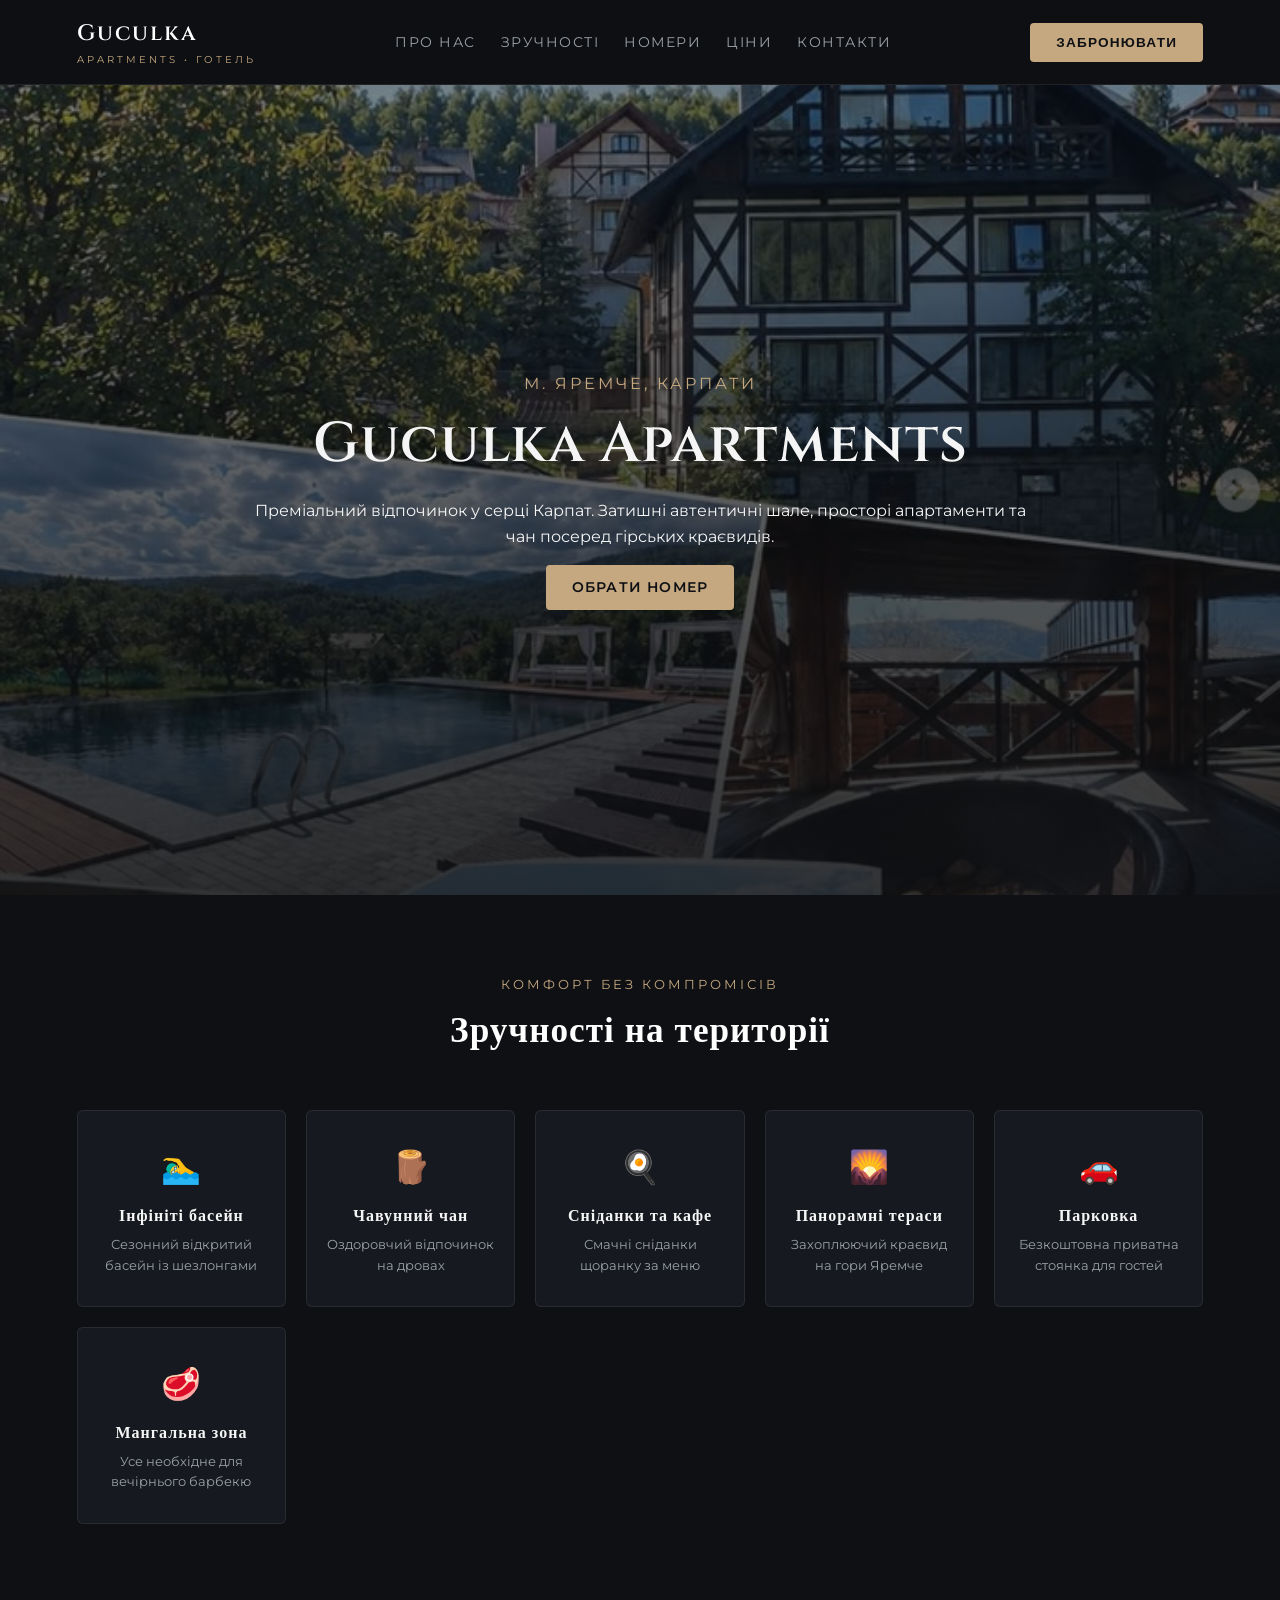
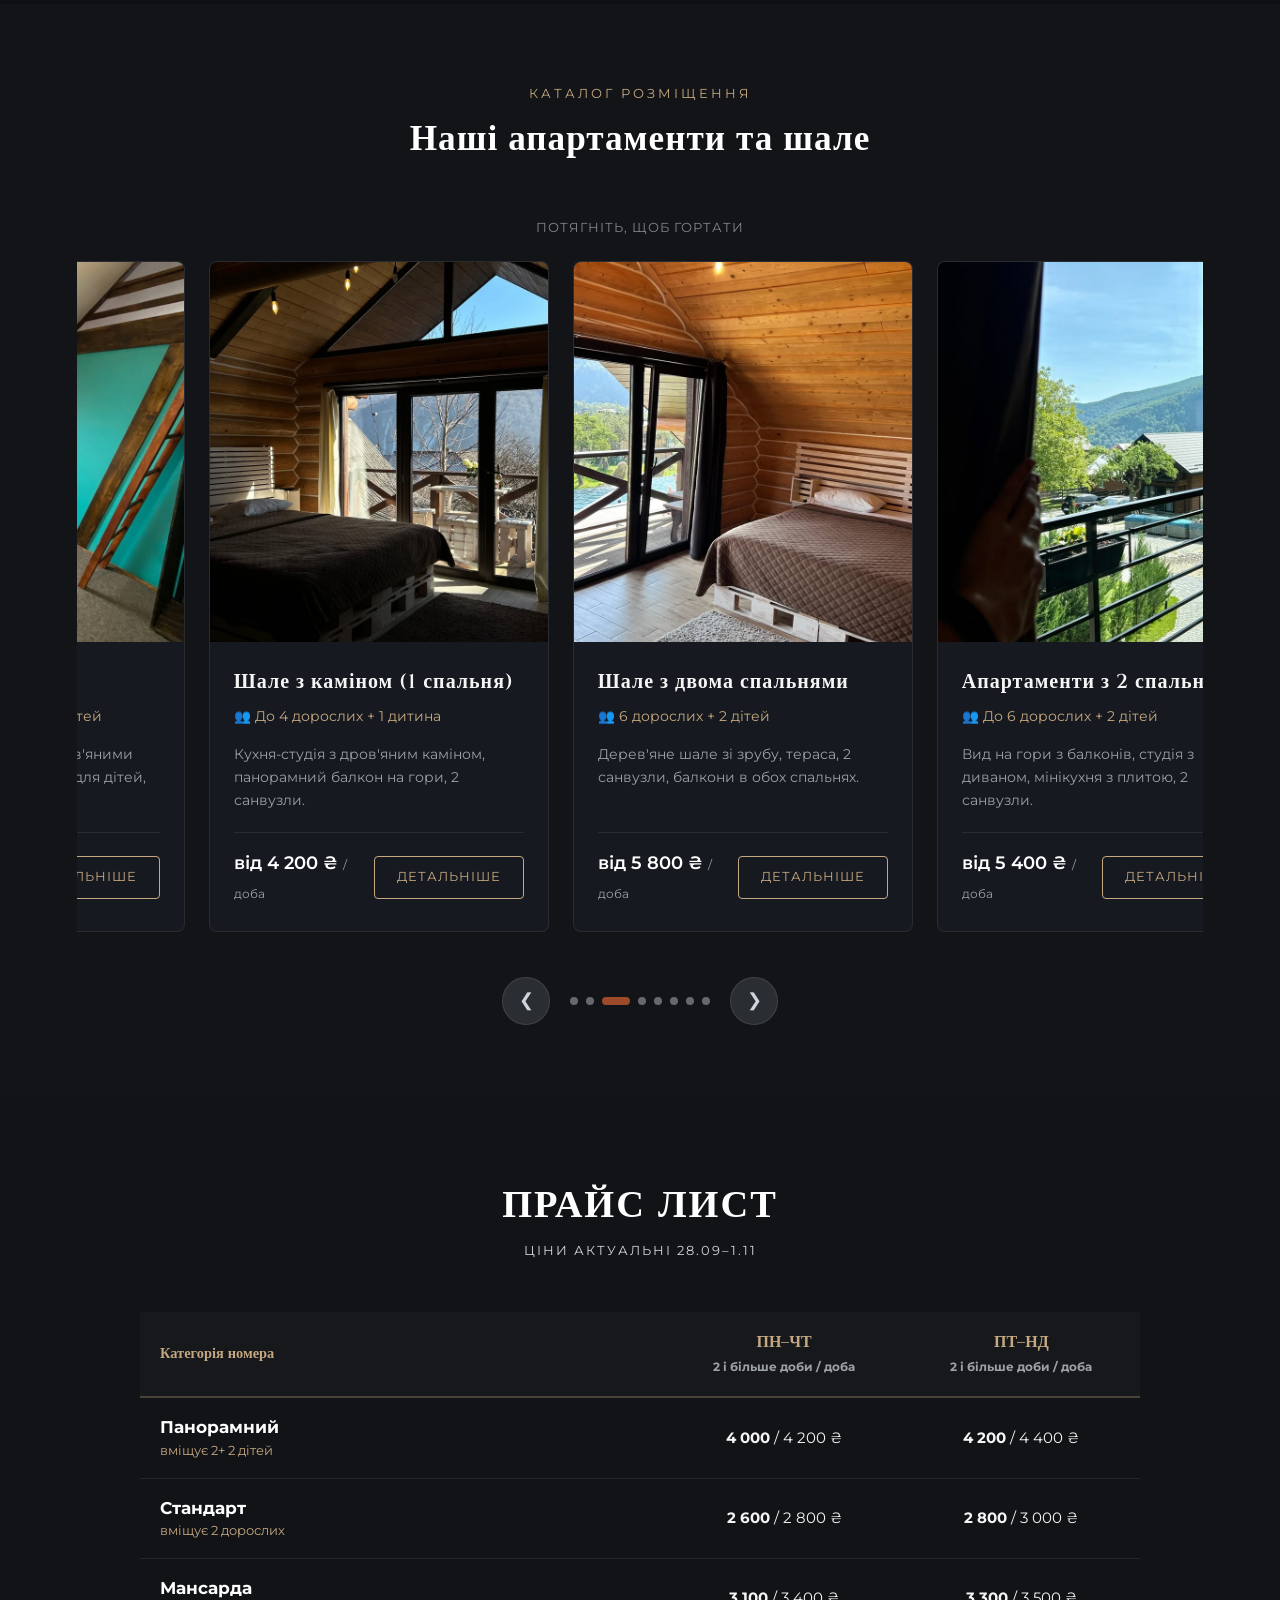
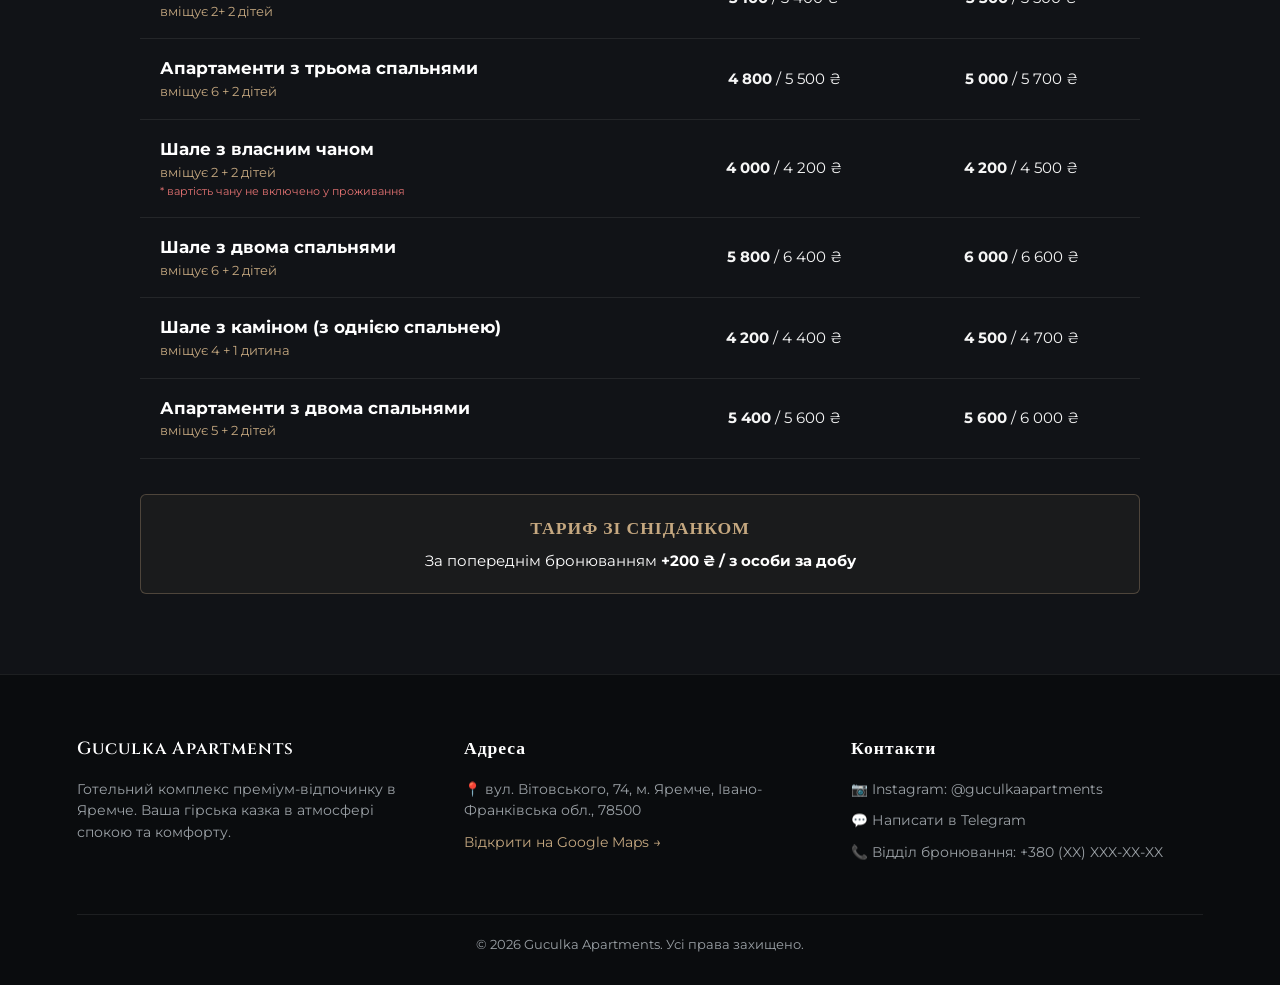
==== index.html @ dbb5882b "Add files via upload" ====
<!DOCTYPE html>
<html lang="uk">
<head>
  <meta charset="UTF-8">
  <meta name="viewport" content="width=device-width, initial-scale=1.0">
  <title>Guculka Apartments | Готель у Яремче</title>
  <link rel="preconnect" href="https://fonts.googleapis.com">
  <link rel="preconnect" href="https://fonts.gstatic.com" crossorigin>
  <link href="https://fonts.googleapis.com/css2?family=Cinzel:wght@500;600;700&family=Montserrat:wght@300;400;500;600&display=swap" rel="stylesheet">
  <link rel="stylesheet" href="css/style.css">
</head>
<body>

  <header>
    <div class="logo">
      <span class="logo-title font-serif">Guculka</span>
      <span class="logo-sub">Apartments • Готель</span>
    </div>
    <nav>
      <ul>
        <li><a href="#about">Про нас</a></li>
        <li><a href="#amenities">Зручності</a></li>
        <li><a href="#rooms">Номери</a></li>
        <li><a href="#pricing">Ціни</a></li>
        <li><a href="#contacts">Контакти</a></li>
      </ul>
    </nav>
    <button class="btn-gold" onclick="openBookingModal()">Забронювати</button>
  </header>

  <section class="hero" id="about" style="background: linear-gradient(rgba(14, 16, 19, 0.5), rgba(14, 16, 19, 0.85)), url('img/guculka.png') center/cover no-repeat;">
    <div class="hero-content">
      <p style="color: var(--accent-gold); letter-spacing: 3px; text-transform: uppercase;">м. Яремче, Карпати</p>
      <h1 class="font-serif">Guculka Apartments</h1>
      <p>Преміальний відпочинок у серці Карпат. Затишні автентичні шале, просторі апартаменти та чан посеред гірських краєвидів.</p>
      <a href="#rooms" class="btn-gold" style="margin-top: 15px;">Обрати номер</a>
    </div>
  </section>

  <section class="section" id="amenities">
    <div class="section-title">
      <p>Комфорт без компромісів</p>
      <h2>Зручності на території</h2>
    </div>
    <div class="amenities-grid">
      <div class="amenity-card">
        <div class="amenity-icon">🏊‍♂️</div>
        <h4>Інфініті басейн</h4>
        <p style="font-size:0.8rem; color:var(--text-muted); margin-top:5px;">Сезонний відкритий басейн із шезлонгами</p>
      </div>
      <div class="amenity-card">
        <div class="amenity-icon">🪵</div>
        <h4>Чавунний чан</h4>
        <p style="font-size:0.8rem; color:var(--text-muted); margin-top:5px;">Оздоровчий відпочинок на дровах</p>
      </div>
      <div class="amenity-card">
        <div class="amenity-icon">🍳</div>
        <h4>Сніданки та кафе</h4>
        <p style="font-size:0.8rem; color:var(--text-muted); margin-top:5px;">Смачні сніданки щоранку за меню</p>
      </div>
      <div class="amenity-card">
        <div class="amenity-icon">🌄</div>
        <h4>Панорамні тераси</h4>
        <p style="font-size:0.8rem; color:var(--text-muted); margin-top:5px;">Захоплюючий краєвид на гори Яремче</p>
      </div>
      <div class="amenity-card">
        <div class="amenity-icon">🚗</div>
        <h4>Парковка</h4>
        <p style="font-size:0.8rem; color:var(--text-muted); margin-top:5px;">Безкоштовна приватна стоянка для гостей</p>
      </div>
      <div class="amenity-card">
        <div class="amenity-icon">🥩</div>
        <h4>Мангальна зона</h4>
        <p style="font-size:0.8rem; color:var(--text-muted); margin-top:5px;">Усе необхідне для вечірнього барбекю</p>
      </div>
    </div>
  </section>

  <!-- Каталог номерів у вигляді слайдера -->
  <!-- Каталог номерів (тільки горизонтальний слайдер) -->
  <section class="section" id="rooms" style="background: var(--bg-alt); padding-bottom: 70px;">
    <div class="section-title">
      <p>Каталог розміщення</p>
      <h2>Наші апартаменти та шале</h2>
    </div>

    <div class="slider-hint">ПОТЯГНІТЬ, ЩОБ ГОРТАТИ</div>

    <div class="rooms-slider-container">
      <div class="rooms-track" id="roomsTrack">

        <!-- 1. Стандарт -->
        <div class="room-card">
          <img src="img/standar.jpg" alt="Номер Стандарт">
          <div class="room-card-body">
            <h3>Номер «Стандарт»</h3>
            <div class="room-capacity">👥 Вміщує: 2 дорослих</div>
            <p class="room-desc">Затишний світлий номер, санвузол, Smart TV, холодильник, чайник, Wi-Fi.</p>
            <div class="room-card-footer">
              <div class="price-tag">від 2 600 ₴ <span>/ доба</span></div>
              <a href="standart.html" class="btn-outline">Детальніше</a>
            </div>
          </div>
        </div>

        <!-- 2. Мансарда -->
        <div class="room-card">
          <img src="img/man.jpg" alt="Номер Мансарда">
          <div class="room-card-body">
            <h3>Номер «Мансарда»</h3>
            <div class="room-capacity">👥 Вміщує: 2 дорослих + 2 дітей</div>
            <p class="room-desc">Дворівневий номер з дерев'яними балками, спальним ярусом для дітей, Wi-Fi.</p>
            <div class="room-card-footer">
              <div class="price-tag">від 3 100 ₴ <span>/ доба</span></div>
              <a href="mansarda.html" class="btn-outline">Детальніше</a>
            </div>
          </div>
        </div>

        <!-- 3. Шале з каміном -->
        <div class="room-card">
          <img src="img/shale.jpg" alt="Шале з однією спальнею">
          <div class="room-card-body">
            <h3>Шале з каміном (1 спальня)</h3>
            <div class="room-capacity">👥 До 4 дорослих + 1 дитина</div>
            <p class="room-desc">Кухня-студія з дров'яним каміном, панорамний балкон на гори, 2 санвузли.</p>
            <div class="room-card-footer">
              <div class="price-tag">від 4 200 ₴ <span>/ доба</span></div>
              <a href="shale-1spal.html" class="btn-outline">Детальніше</a>
            </div>
          </div>
        </div>

        <!-- 4. Шале з 2 спальнями -->
        <div class="room-card">
          <img src="img/2shale.jpg" alt="Шале з двома спальнями">
          <div class="room-card-body">
            <h3>Шале з двома спальнями</h3>
            <div class="room-capacity">👥 6 дорослих + 2 дітей</div>
            <p class="room-desc">Дерев'яне шале зі зрубу, тераса, 2 санвузли, балкони в обох спальнях.</p>
            <div class="room-card-footer">
              <div class="price-tag">від 5 800 ₴ <span>/ доба</span></div>
              <a href="shale-2spal.html" class="btn-outline">Детальніше</a>
            </div>
          </div>
        </div>

        <!-- 5. Апартаменти з 2 спальнями -->
        <div class="room-card">
          <img src="img/2spal.jpg" alt="Апартаменти з двома спальнями">
          <div class="room-card-body">
            <h3>Апартаменти з 2 спальнями</h3>
            <div class="room-capacity">👥 До 6 дорослих + 2 дітей</div>
            <p class="room-desc">Вид на гори з балконів, студія з диваном, мінікухня з плитою, 2 санвузли.</p>
            <div class="room-card-footer">
              <div class="price-tag">від 5 400 ₴ <span>/ доба</span></div>
              <a href="apart-2spal.html" class="btn-outline">Детальніше</a>
            </div>
          </div>
        </div>

        <!-- 6. Апартаменти з 3 спальнями -->
        <div class="room-card">
          <img src="img/3spal.jpg" alt="Апартаменти з трьома спальнями">
          <div class="room-card-body">
            <h3>Апартаменти з 3 спальнями</h3>
            <div class="room-capacity">👥 6 дорослих + 2 дітей</div>
            <p class="room-desc">Простора кухня, панорамна вітальня, 3 великі спальні з двоспальними ліжками.</p>
            <div class="room-card-footer">
              <div class="price-tag">від 4 800 ₴ <span>/ доба</span></div>
              <a href="apart-3spal.html" class="btn-outline">Детальніше</a>
            </div>
          </div>
        </div>

        <!-- 7. Шале з чаном -->
        <div class="room-card">
          <img src="img/chan.jpg" alt="Шале з власним чаном">
          <div class="room-card-body">
            <h3>Шале з власним чаном</h3>
            <div class="room-capacity">👥 2 дорослих + 2 дітей</div>
            <p class="room-desc">Власний чан на терасі з панорамою Карпат, мінікухня, санвузол.</p>
            <div class="room-card-footer">
              <div class="price-tag">від 4 000 ₴ <span>/ доба</span></div>
              <a href="shale-chan.html" class="btn-outline">Детальніше</a>
            </div>
          </div>
        </div>

        <!-- 8. Панорамні апартаменти -->
        <div class="room-card">
          <img src="img/panoram.jpg" alt="Панорамні апартаменти">
          <div class="room-card-body">
            <h3>Панорамні апартаменти</h3>
            <div class="room-capacity">👥 2 дорослих + 2 дітей</div>
            <p class="room-desc">Панорамні вікна з краєвидом на гори Яремче, зона відпочинку, Smart TV.</p>
            <div class="room-card-footer">
              <div class="price-tag">від 4 000 ₴ <span>/ доба</span></div>
              <a href="panoramny.html" class="btn-outline">Детальніше</a>
            </div>
          </div>
        </div>

      </div>

      <!-- Кнопки керування та індикатори під слайдером -->
      <div class="slider-controls">
        <button class="slider-btn" onclick="slideRooms(-1)" aria-label="Назад">&#10094;</button>
        <div class="slider-dots" id="sliderDots"></div>
        <button class="slider-btn" onclick="slideRooms(1)" aria-label="Вперед">&#10095;</button>
      </div>
    </div>
  </section>
  <!-- Прайс-лист -->
  <section class="section pricing-section" id="pricing" style="background: #111317;">
    <div class="section-title">
      <h2 style="font-size: 2.4rem; letter-spacing: 2px;">ПРАЙС ЛИСТ</h2>
      <p style="color: #d1d5db; letter-spacing: 2px; margin-top: 5px;">ЦІНИ АКТУАЛЬНІ 28.09–1.11</p>
    </div>

    <div class="table-responsive" style="max-width: 1000px; margin: 0 auto;">
      <table class="custom-table" style="text-align: center;">
        <thead>
          <tr style="border-bottom: 2px solid var(--border-gold);">
            <th style="text-align: left; padding: 18px 20px;">Категорія номера</th>
            <th style="padding: 18px 15px;">
              <span style="display:block; font-size: 1rem; color: var(--accent-gold);">ПН–ЧТ</span>
              <span style="font-size: 0.75rem; color: var(--text-muted); font-family: 'Montserrat', sans-serif;">2 і більше доби / доба</span>
            </th>
            <th style="padding: 18px 15px;">
              <span style="display:block; font-size: 1rem; color: var(--accent-gold);">ПТ–НД</span>
              <span style="font-size: 0.75rem; color: var(--text-muted); font-family: 'Montserrat', sans-serif;">2 і більше доби / доба</span>
            </th>
          </tr>
        </thead>
        <tbody style="font-size: 0.95rem;">
          <tr>
            <td style="text-align: left;">
              <strong style="color: #fff; font-size: 1.05rem;">Панорамний</strong>
              <div style="font-size: 0.8rem; color: var(--accent-gold);">вміщує 2+ 2 дітей</div>
            </td>
            <td><strong>4 000</strong> / 4 200 ₴</td>
            <td><strong>4 200</strong> / 4 400 ₴</td>
          </tr>
          <tr>
            <td style="text-align: left;">
              <strong style="color: #fff; font-size: 1.05rem;">Стандарт</strong>
              <div style="font-size: 0.8rem; color: var(--accent-gold);">вміщує 2 дорослих</div>
            </td>
            <td><strong>2 600</strong> / 2 800 ₴</td>
            <td><strong>2 800</strong> / 3 000 ₴</td>
          </tr>
          <tr>
            <td style="text-align: left;">
              <strong style="color: #fff; font-size: 1.05rem;">Мансарда</strong>
              <div style="font-size: 0.8rem; color: var(--accent-gold);">вміщує 2+ 2 дітей</div>
            </td>
            <td><strong>3 100</strong> / 3 400 ₴</td>
            <td><strong>3 300</strong> / 3 500 ₴</td>
          </tr>
          <tr>
            <td style="text-align: left;">
              <strong style="color: #fff; font-size: 1.05rem;">Апартаменти з трьома спальнями</strong>
              <div style="font-size: 0.8rem; color: var(--accent-gold);">вміщує 6 + 2 дітей</div>
            </td>
            <td><strong>4 800</strong> / 5 500 ₴</td>
            <td><strong>5 000</strong> / 5 700 ₴</td>
          </tr>
          <tr>
            <td style="text-align: left;">
              <strong style="color: #fff; font-size: 1.05rem;">Шале з власним чаном</strong>
              <div style="font-size: 0.8rem; color: var(--accent-gold);">вміщує 2 + 2 дітей</div>
              <div style="font-size: 0.7rem; color: #e57373;">* вартість чану не включено у проживання</div>
            </td>
            <td><strong>4 000</strong> / 4 200 ₴</td>
            <td><strong>4 200</strong> / 4 500 ₴</td>
          </tr>
          <tr>
            <td style="text-align: left;">
              <strong style="color: #fff; font-size: 1.05rem;">Шале з двома спальнями</strong>
              <div style="font-size: 0.8rem; color: var(--accent-gold);">вміщує 6 + 2 дітей</div>
            </td>
            <td><strong>5 800</strong> / 6 400 ₴</td>
            <td><strong>6 000</strong> / 6 600 ₴</td>
          </tr>
          <tr>
            <td style="text-align: left;">
              <strong style="color: #fff; font-size: 1.05rem;">Шале з каміном (з однією спальнею)</strong>
              <div style="font-size: 0.8rem; color: var(--accent-gold);">вміщує 4 + 1 дитина</div>
            </td>
            <td><strong>4 200</strong> / 4 400 ₴</td>
            <td><strong>4 500</strong> / 4 700 ₴</td>
          </tr>
          <tr>
            <td style="text-align: left;">
              <strong style="color: #fff; font-size: 1.05rem;">Апартаменти з двома спальнями</strong>
              <div style="font-size: 0.8rem; color: var(--accent-gold);">вміщує 5 + 2 дітей</div>
            </td>
            <td><strong>5 400</strong> / 5 600 ₴</td>
            <td><strong>5 600</strong> / 6 000 ₴</td>
          </tr>
        </tbody>
      </table>

      <!-- Блок про сніданки -->
      <div style="margin-top: 35px; text-align: center; padding: 20px; border: 1px solid var(--border-gold); background: rgba(197, 168, 128, 0.05); border-radius: 6px;">
        <h4 style="font-family: 'Cinzel', serif; color: var(--accent-gold); font-size: 1.1rem; margin-bottom: 6px;">ТАРИФ ЗІ СНІДАНКОМ</h4>
        <p style="font-size: 0.95rem; color: #fff;">За попереднім бронюванням <strong>+200 ₴ / з особи за добу</strong></p>
      </div>
    </div>
  </section>

  <footer id="contacts">
    <div class="footer-grid">
      <div class="footer-col">
        <h3 class="font-serif">Guculka Apartments</h3>
        <p>Готельний комплекс преміум-відпочинку в Яремче. Ваша гірська казка в атмосфері спокою та комфорту.</p>
      </div>
      <div class="footer-col">
        <h3 class="font-serif">Адреса</h3>
        <p>📍 вул. Вітовського, 74, м. Яремче, Івано-Франківська обл., 78500</p>
        <a href="https://www.google.com/maps?q=Guculka+apartments" target="_blank" style="color: var(--accent-gold);">Відкрити на Google Maps →</a>
      </div>
      <div class="footer-col">
        <h3 class="font-serif">Контакти</h3>
        <a href="https://www.instagram.com/guculkaapartments/" target="_blank">📷 Instagram: @guculkaapartments</a>
        <a href="https://t.me/" target="_blank">💬 Написати в Telegram</a>
        <p>📞 Відділ бронювання: +380 (XX) XXX-XX-XX</p>
      </div>
    </div>
    <div style="text-align: center; border-top: 1px solid var(--border-light); padding-top: 20px; font-size: 0.8rem; color: var(--text-muted);">
      © 2026 Guculka Apartments. Усі права захищено.
    </div>
  </footer>

  <!-- Booking Modal -->
  <div class="modal-overlay" id="bookingModal">
    <div class="modal-content">
      <span class="close-btn" onclick="closeBookingModal()">&times;</span>
      <h3 class="font-serif" style="margin-bottom: 20px; color: var(--accent-gold);">Бронювання номера</h3>
      <form onsubmit="submitBooking(event)">
        <div class="form-group">
          <label>Ваше ім'я</label>
          <input type="text" name="name" class="form-control" placeholder="Іван Петренко" required>
        </div>
        <div class="form-group">
          <label>Номер телефону</label>
          <input type="tel" name="phone" class="form-control" placeholder="+380 XX XXX XX XX" required>
        </div>
        <div class="form-group">
          <label>Категорія номера</label>
          <select name="room" class="form-control">
            <option value="Номер «Стандарт»">Номер «Стандарт»</option>
            <option value="Номер «Мансарда»">Номер «Мансарда»</option>
            <option value="Шале з каміном (1 спальня)">Шале з каміном (1 спальня)</option>
            <option value="Шале з двома спальнями">Шале з двома спальнями</option>
            <option value="Шале з власним чаном">Шале з власним чаном</option>
            <option value="Апартаменти з двома спальнями">Апартаменти з 2 спальнями</option>
            <option value="Апартаменти з трьома спальнями">Апартаменти з 3 спальнями</option>
            <option value="Панорамні апартаменти">Панорамні апартаменти</option>
          </select>
        </div>
        <div style="display: flex; gap: 10px;">
          <div class="form-group" style="flex: 1;">
            <label>Дата заїзду</label>
            <input type="date" name="checkin" class="form-control" required>
          </div>
          <div class="form-group" style="flex: 1;">
            <label>Дата виїзду</label>
            <input type="date" name="checkout" class="form-control" required>
          </div>
        </div>
        <div class="form-group">
          <label><input type="checkbox" name="breakfast"> Включити смачний сніданок (+200 ₴/добу)</label>
        </div>
        <button type="submit" class="btn-gold" style="width: 100%; margin-top: 10px;">Надіслати заявку</button>
      </form>
    </div>
  </div>

  <script src="js/main.js"></script>
</body>
</html>
---- css/style.css ----
:root {
  --bg-main: #0e1013;
  --bg-card: #16191f;
  --bg-alt: #121418;
  --accent-gold: #c5a880;
  --accent-gold-hover: #b3956d;
  --text-main: #f5f5f5;
  --text-muted: #9ba1a6;
  --border-light: rgba(255, 255, 255, 0.08);
  --border-gold: rgba(197, 168, 128, 0.3);
  --transition: all 0.3s cubic-bezier(0.16, 1, 0.3, 1);
  --shadow: 0 10px 30px rgba(0, 0, 0, 0.4);
}

* {
  margin: 0;
  padding: 0;
  box-sizing: border-box;
}

body {
  font-family: 'Montserrat', sans-serif;
  background-color: var(--bg-main);
  color: var(--text-main);
  line-height: 1.6;
  -webkit-font-smoothing: antialiased;
}

h1, h2, h3, h4, .font-serif {
  font-family: 'Cinzel', serif;
  font-weight: 600;
  letter-spacing: 1px;
}

a {
  text-decoration: none;
  color: inherit;
  transition: var(--transition);
}

/* Header & Nav */
header {
  position: sticky;
  top: 0;
  left: 0;
  width: 100%;
  z-index: 1000;
  background: rgba(14, 16, 19, 0.9);
  backdrop-filter: blur(12px);
  border-bottom: 1px solid var(--border-light);
  padding: 16px 6%;
  display: flex;
  justify-content: space-between;
  align-items: center;
}

.logo {
  display: flex;
  flex-direction: column;
}

.logo-title {
  font-size: 1.4rem;
  letter-spacing: 2px;
  color: #fff;
}

.logo-sub {
  font-size: 0.65rem;
  letter-spacing: 3px;
  color: var(--accent-gold);
  text-transform: uppercase;
}

nav ul {
  display: flex;
  list-style: none;
  gap: 25px;
}

nav a {
  font-size: 0.85rem;
  text-transform: uppercase;
  letter-spacing: 1.5px;
  color: var(--text-muted);
}

nav a:hover, nav a.active {
  color: var(--accent-gold);
}

/* Buttons */
.btn-gold {
  background: var(--accent-gold);
  color: #0e1013;
  padding: 12px 26px;
  border-radius: 4px;
  font-weight: 600;
  font-size: 0.85rem;
  letter-spacing: 1.2px;
  text-transform: uppercase;
  border: none;
  cursor: pointer;
  display: inline-block;
  transition: var(--transition);
}

.btn-gold:hover {
  background: var(--accent-gold-hover);
  transform: translateY(-2px);
  box-shadow: 0 6px 20px rgba(197, 168, 128, 0.25);
}

.btn-outline {
  border: 1px solid var(--accent-gold);
  color: var(--accent-gold);
  padding: 10px 22px;
  border-radius: 4px;
  font-size: 0.8rem;
  letter-spacing: 1px;
  text-transform: uppercase;
  background: transparent;
  cursor: pointer;
  display: inline-block;
  transition: var(--transition);
}

.btn-outline:hover {
  background: var(--accent-gold);
  color: #0e1013;
}

/* Sections */
.section {
  padding: 80px 6%;
}

.section-title {
  text-align: center;
  margin-bottom: 50px;
}

.section-title p {
  color: var(--accent-gold);
  text-transform: uppercase;
  letter-spacing: 3px;
  font-size: 0.8rem;
  margin-bottom: 8px;
}

.section-title h2 {
  font-size: 2.2rem;
  color: #fff;
}

/* Hero */
.hero {
  height: 90vh;
  position: relative;
  display: flex;
  align-items: center;
  justify-content: center;
  text-align: center;
  padding: 0 20px;
  background: linear-gradient(rgba(14, 16, 19, 0.4), rgba(14, 16, 19, 0.85)), url('..img/guculka.png') center/cover no-repeat;
}

.hero-content {
  max-width: 800px;
}

.hero-content h1 {
  font-size: 3.5rem;
  margin: 15px 0 20px;
  line-height: 1.2;
}

/* Amenities Grid */
.amenities-grid {
  display: grid;
  grid-template-columns: repeat(auto-fit, minmax(180px, 1fr));
  gap: 20px;
}

.amenity-card {
  background: var(--bg-card);
  border: 1px solid var(--border-light);
  padding: 30px 20px;
  border-radius: 6px;
  text-align: center;
  transition: var(--transition);
}

.amenity-card:hover {
  border-color: var(--accent-gold);
  transform: translateY(-4px);
}

.amenity-icon {
  font-size: 2rem;
  color: var(--accent-gold);
  margin-bottom: 12px;
}

/* Room Cards Grid */
.rooms-grid {
  display: grid;
  grid-template-columns: repeat(auto-fit, minmax(320px, 1fr));
  gap: 30px;
}

.room-card {
  background: var(--bg-card);
  border: 1px solid var(--border-light);
  border-radius: 6px;
  overflow: hidden;
  display: flex;
  flex-direction: column;
  transition: var(--transition);
}

.room-card:hover {
  transform: translateY(-5px);
  border-color: var(--border-gold);
  box-shadow: var(--shadow);
}

.room-card img {
  width: 100%;
  height: 250px;
  object-fit: cover;
}

.room-card-body {
  padding: 24px;
  display: flex;
  flex-direction: column;
  flex-grow: 1;
}

.room-card-body h3 {
  font-size: 1.25rem;
  margin-bottom: 8px;
}

.room-capacity {
  color: var(--accent-gold);
  font-size: 0.85rem;
  margin-bottom: 15px;
}

.room-desc {
  font-size: 0.9rem;
  color: var(--text-muted);
  margin-bottom: 20px;
  flex-grow: 1;
}

.room-card-footer {
  display: flex;
  justify-content: space-between;
  align-items: center;
  border-top: 1px solid var(--border-light);
  padding-top: 15px;
}

.price-tag {
  font-size: 1.15rem;
  font-weight: 600;
  color: #fff;
}

.price-tag span {
  font-size: 0.75rem;
  color: var(--text-muted);
  font-weight: 400;
}

/* Single Room Page Layout */
.single-room-header {
  padding: 40px 6% 20px;
}

.back-link {
  display: inline-flex;
  align-items: center;
  gap: 8px;
  color: var(--text-muted);
  font-size: 0.9rem;
  margin-bottom: 20px;
}

.back-link:hover {
  color: var(--accent-gold);
}

.room-detail-layout {
  display: grid;
  grid-template-columns: 1.3fr 1fr;
  gap: 40px;
  padding: 0 6% 80px;
}

.room-gallery-main {
  width: 100%;
  height: 480px;
  border-radius: 8px;
  object-fit: cover;
  border: 1px solid var(--border-light);
}

.room-specs {
  background: var(--bg-card);
  border: 1px solid var(--border-light);
  padding: 30px;
  border-radius: 8px;
  height: fit-content;
}

.specs-title {
  font-size: 1.6rem;
  margin-bottom: 10px;
}

.specs-capacity {
  color: var(--accent-gold);
  font-size: 0.95rem;
  margin-bottom: 25px;
}

.spec-block {
  margin-bottom: 25px;
  border-bottom: 1px solid var(--border-light);
  padding-bottom: 15px;
}

.spec-block h4 {
  font-size: 0.95rem;
  color: var(--accent-gold);
  margin-bottom: 10px;
  text-transform: uppercase;
  letter-spacing: 1px;
}

.spec-list {
  list-style: none;
  font-size: 0.9rem;
  color: #d1d5db;
}

.spec-list li {
  margin-bottom: 8px;
  position: relative;
  padding-left: 20px;
}

.spec-list li::before {
  content: "•";
  color: var(--accent-gold);
  position: absolute;
  left: 0;
  font-size: 1.2rem;
  top: -2px;
}

/* Booking Form Box */
.booking-box {
  background: var(--bg-alt);
  border: 1px solid var(--border-gold);
  padding: 24px;
  border-radius: 6px;
  margin-top: 25px;
}

.form-group {
  margin-bottom: 15px;
}

.form-group label {
  display: block;
  font-size: 0.8rem;
  color: var(--text-muted);
  margin-bottom: 6px;
  text-transform: uppercase;
  letter-spacing: 0.5px;
}

.form-control {
  width: 100%;
  padding: 12px 14px;
  background: #0e1013;
  border: 1px solid var(--border-light);
  color: #fff;
  border-radius: 4px;
  font-family: inherit;
  font-size: 0.9rem;
}

.form-control:focus {
  outline: none;
  border-color: var(--accent-gold);
}

/* Pricing Table */
.table-responsive {
  overflow-x: auto;
}

.custom-table {
  width: 100%;
  border-collapse: collapse;
  text-align: left;
}

.custom-table th, .custom-table td {
  padding: 16px 20px;
  border-bottom: 1px solid var(--border-light);
}

.custom-table th {
  background: rgba(255, 255, 255, 0.02);
  color: var(--accent-gold);
  font-family: 'Cinzel', serif;
  font-size: 0.9rem;
}

.custom-table tr:hover {
  background: rgba(255, 255, 255, 0.03);
}

/* Footer */
footer {
  background: #0a0c0e;
  padding: 60px 6% 30px;
  border-top: 1px solid var(--border-light);
}

.footer-grid {
  display: grid;
  grid-template-columns: repeat(auto-fit, minmax(220px, 1fr));
  gap: 35px;
  margin-bottom: 40px;
}

.footer-col h3 {
  font-size: 1.1rem;
  color: #fff;
  margin-bottom: 15px;
}

.footer-col p, .footer-col a {
  font-size: 0.85rem;
  color: var(--text-muted);
  margin-bottom: 10px;
  display: block;
}

.footer-col a:hover {
  color: var(--accent-gold);
}

/* Modal */
.modal-overlay {
  display: none;
  position: fixed;
  top: 0;
  left: 0;
  width: 100%;
  height: 100%;
  background: rgba(0, 0, 0, 0.85);
  backdrop-filter: blur(5px);
  z-index: 2000;
  align-items: center;
  justify-content: center;
}

.modal-content {
  background: var(--bg-card);
  border: 1px solid var(--border-gold);
  padding: 35px;
  border-radius: 8px;
  max-width: 480px;
  width: 90%;
  position: relative;
}

.close-btn {
  position: absolute;
  top: 15px;
  right: 18px;
  font-size: 1.4rem;
  color: var(--text-muted);
  cursor: pointer;
}

/* Responsive */
@media (max-width: 900px) {
  .room-detail-layout {
    grid-template-columns: 1fr;
  }
  .room-gallery-main {
    height: 350px;
  }
}

@media (max-width: 768px) {
  nav { display: none; }
  .hero-content h1 { font-size: 2.3rem; }
}
/* Плавний скрол по якорях */
html {
  scroll-behavior: smooth;
}

/* Відступ, щоб фіксована шапка не перекривала заголовок каталогу */
#rooms {
  scroll-margin-top: 80px;
}

/* --- ГОРИЗОНТАЛЬНИЙ СЛАЙДЕР НОМЕРІВ В ОДИН РЯДОК --- */
.slider-hint {
  text-align: center;
  font-size: 0.8rem;
  color: var(--text-muted);
  letter-spacing: 1px;
  margin-bottom: 12px;
  opacity: 0.8;
}

/* Контейнер слайдера */
.rooms-slider-container {
  position: relative;
  width: 100%;
  overflow: hidden;
}

/* Трек со свободным скроллом */
.rooms-track {
  display: flex;
  gap: 24px;
  overflow-x: auto;
  scroll-behavior: smooth;
  padding: 10px 4px 25px 4px;
  cursor: grab;
  user-select: none;
  -ms-overflow-style: none;
  scrollbar-width: none;
}

.rooms-track:active {
  cursor: grabbing;
}

.rooms-track::-webkit-scrollbar {
  display: none;
}

/* Фиксированная ширина карточки в ряду */
.room-card {
  flex: 0 0 340px;
  max-width: 340px;
  background: var(--bg-card);
  border: 1px solid var(--border-light);
  border-radius: 8px;
  overflow: hidden;
  display: flex;
  flex-direction: column;
  transition: transform 0.25s ease, border-color 0.25s ease;
}

.room-card:hover {
  transform: translateY(-4px);
  border-color: var(--border-gold);
}

.room-card img {
  width: 100%;
  height: 380px;
  object-fit: cover;
  pointer-events: none; /* Чтобы картинка не мешала перетаскиванию */
}

/* Блок навигации со стрелками и точками */
.slider-controls {
  display: flex;
  align-items: center;
  justify-content: center;
  gap: 20px;
  margin-top: 20px;
}

.slider-btn {
  width: 48px;
  height: 48px;
  border-radius: 50%;
  background: #2a2d32;
  border: 1px solid rgba(255, 255, 255, 0.1);
  color: #d1d5db;
  display: flex;
  align-items: center;
  justify-content: center;
  cursor: pointer;
  font-size: 1.1rem;
  transition: all 0.2s ease;
}

.slider-btn:hover {
  background: var(--accent-gold);
  color: #121417;
  border-color: var(--accent-gold);
  transform: scale(1.05);
}

/* Индикаторы */
.slider-dots {
  display: flex;
  align-items: center;
  gap: 8px;
}

.slider-dot {
  width: 8px;
  height: 8px;
  border-radius: 50%;
  background-color: #65696f;
  cursor: pointer;
  transition: all 0.3s ease;
}

.slider-dot.active {
  width: 28px;
  height: 8px;
  border-radius: 10px;
  background-color: #9c4a2a; /* Теплый терракотовый цвет */
}

@media (max-width: 600px) {
  .room-card {
    flex: 0 0 85vw;
    max-width: 85vw;
  }
}
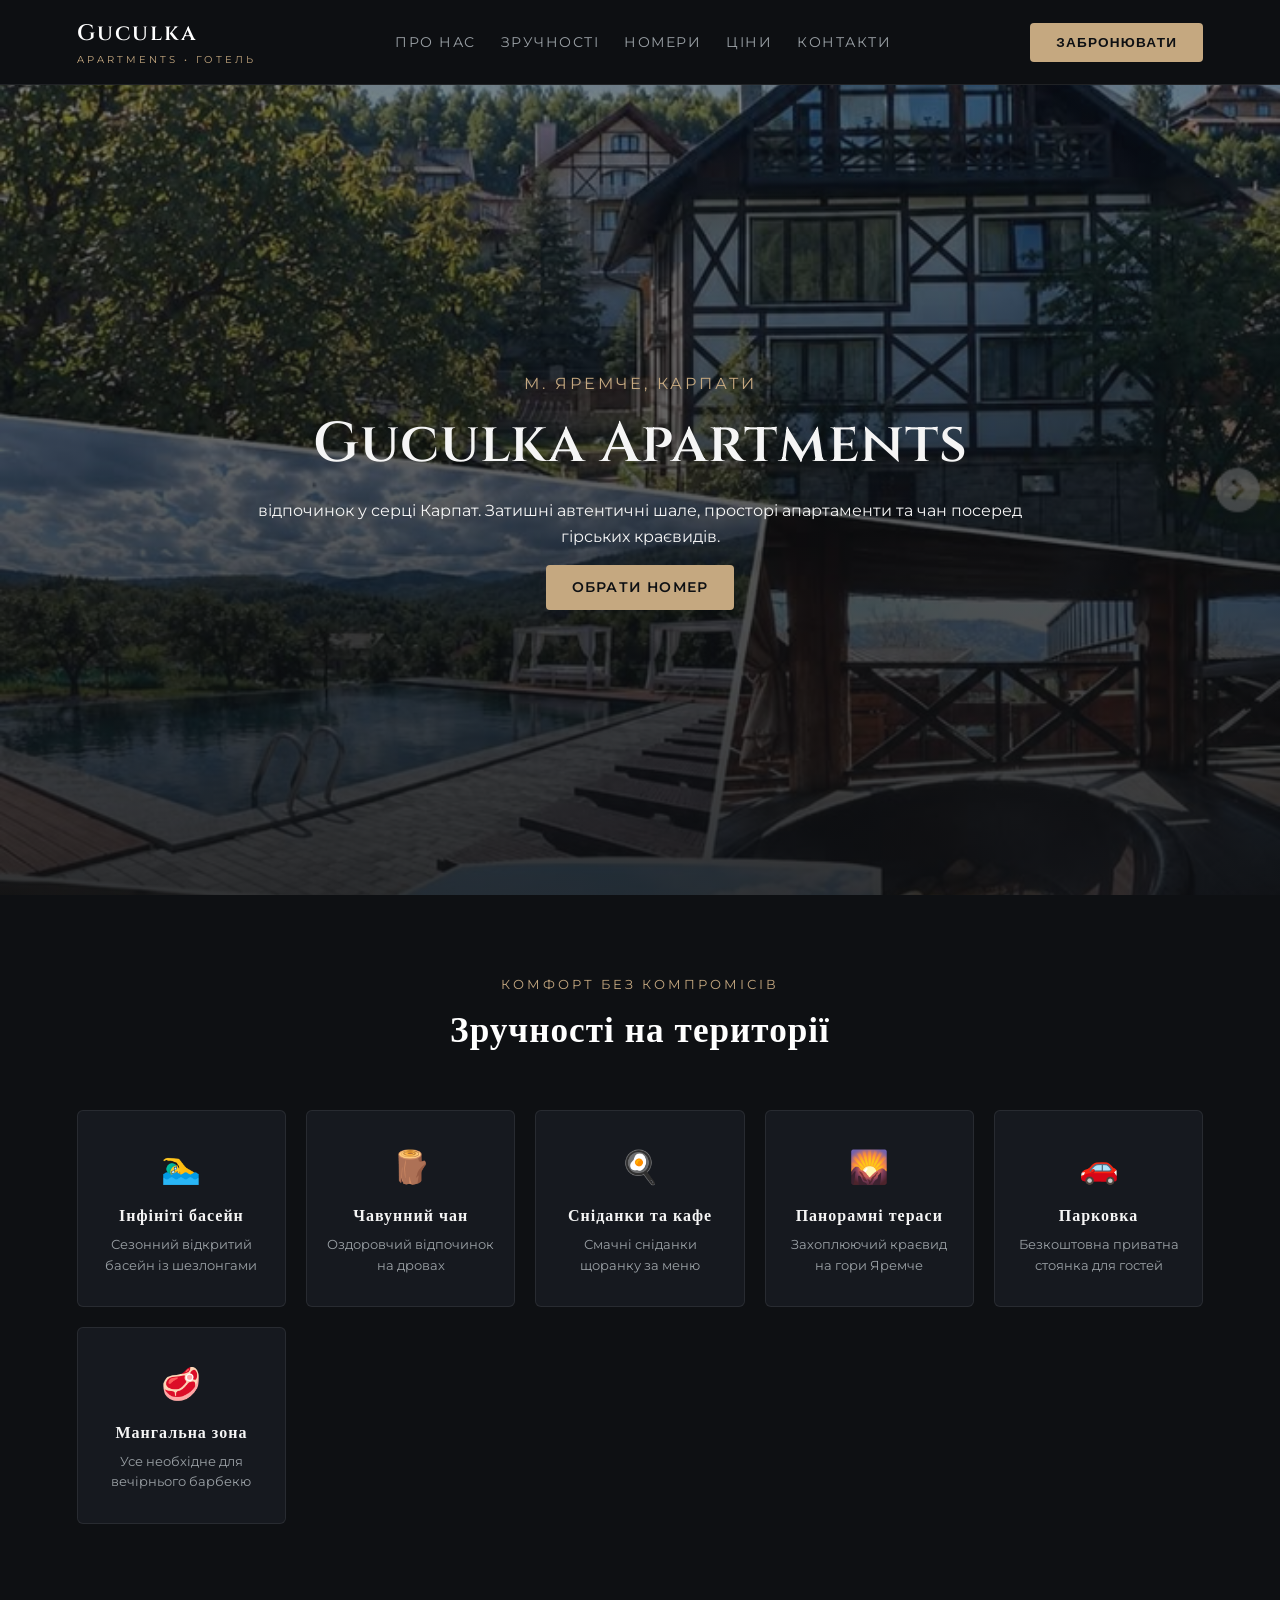
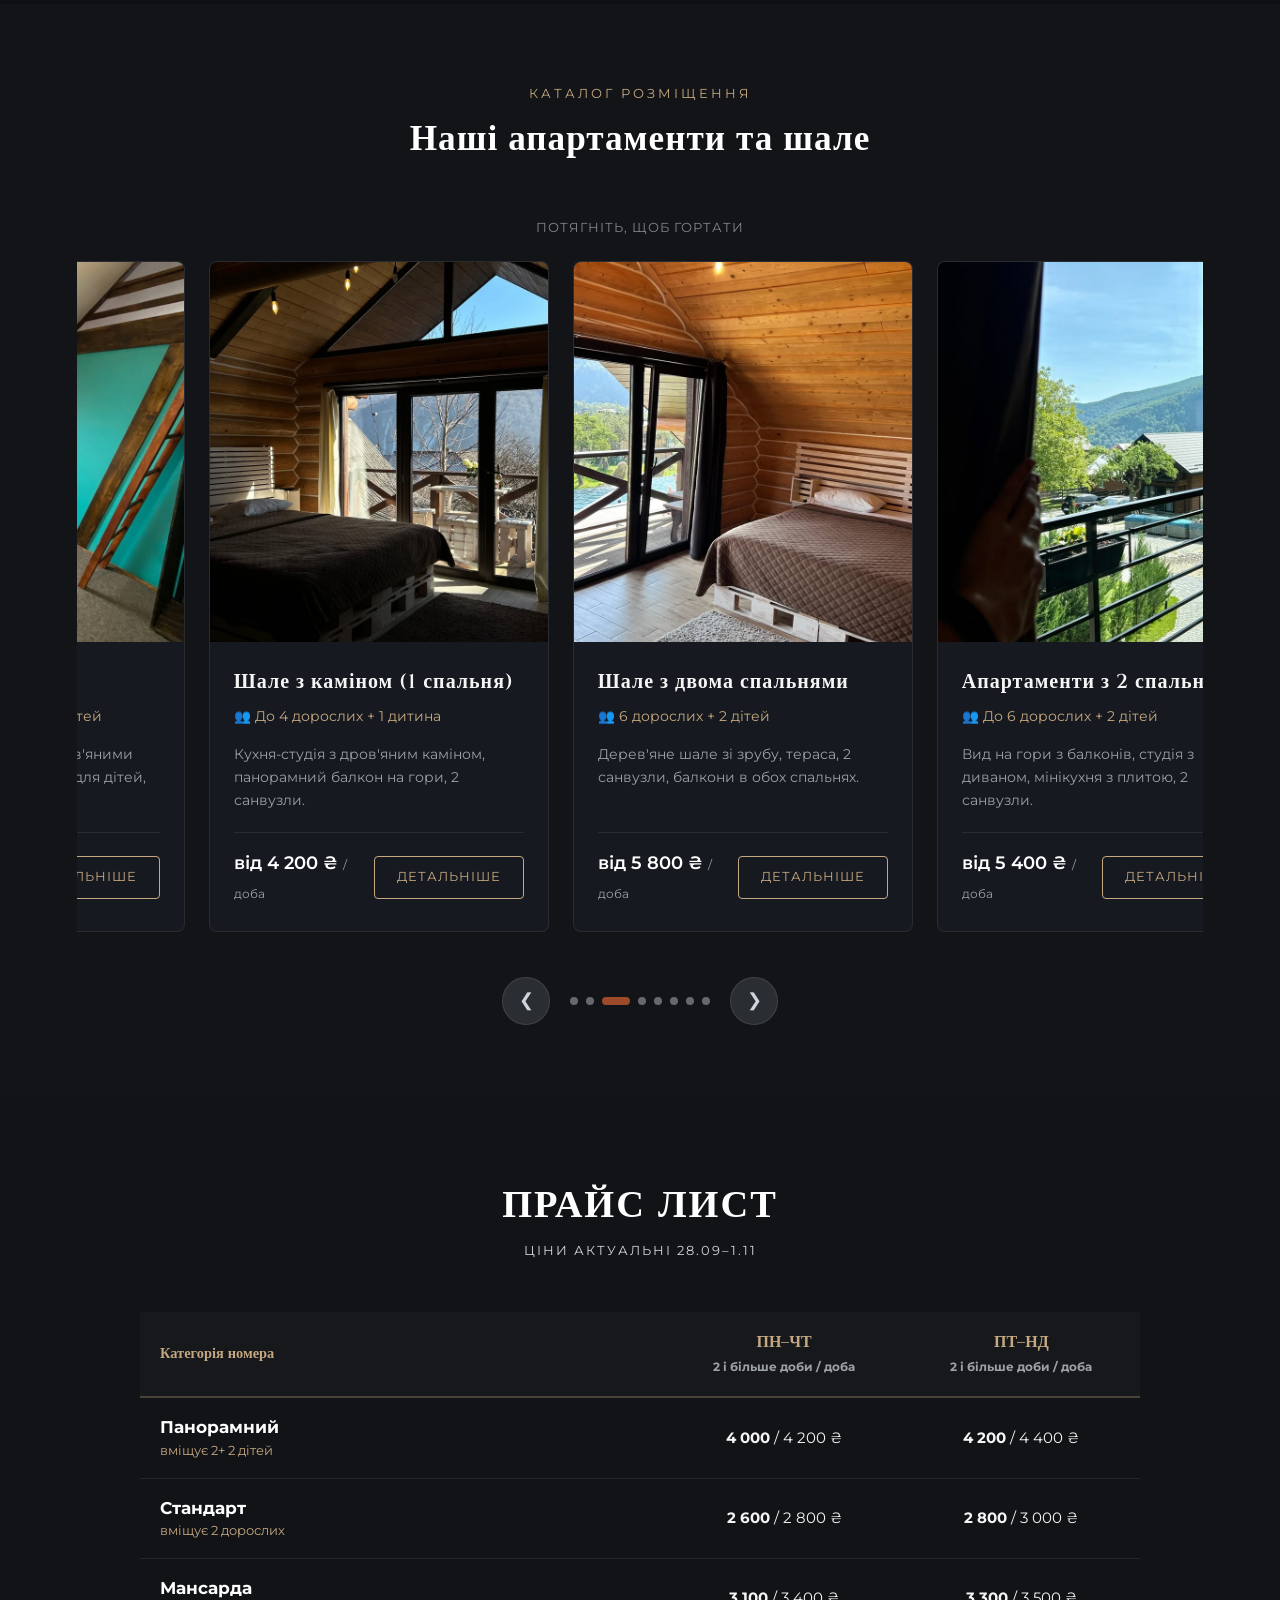
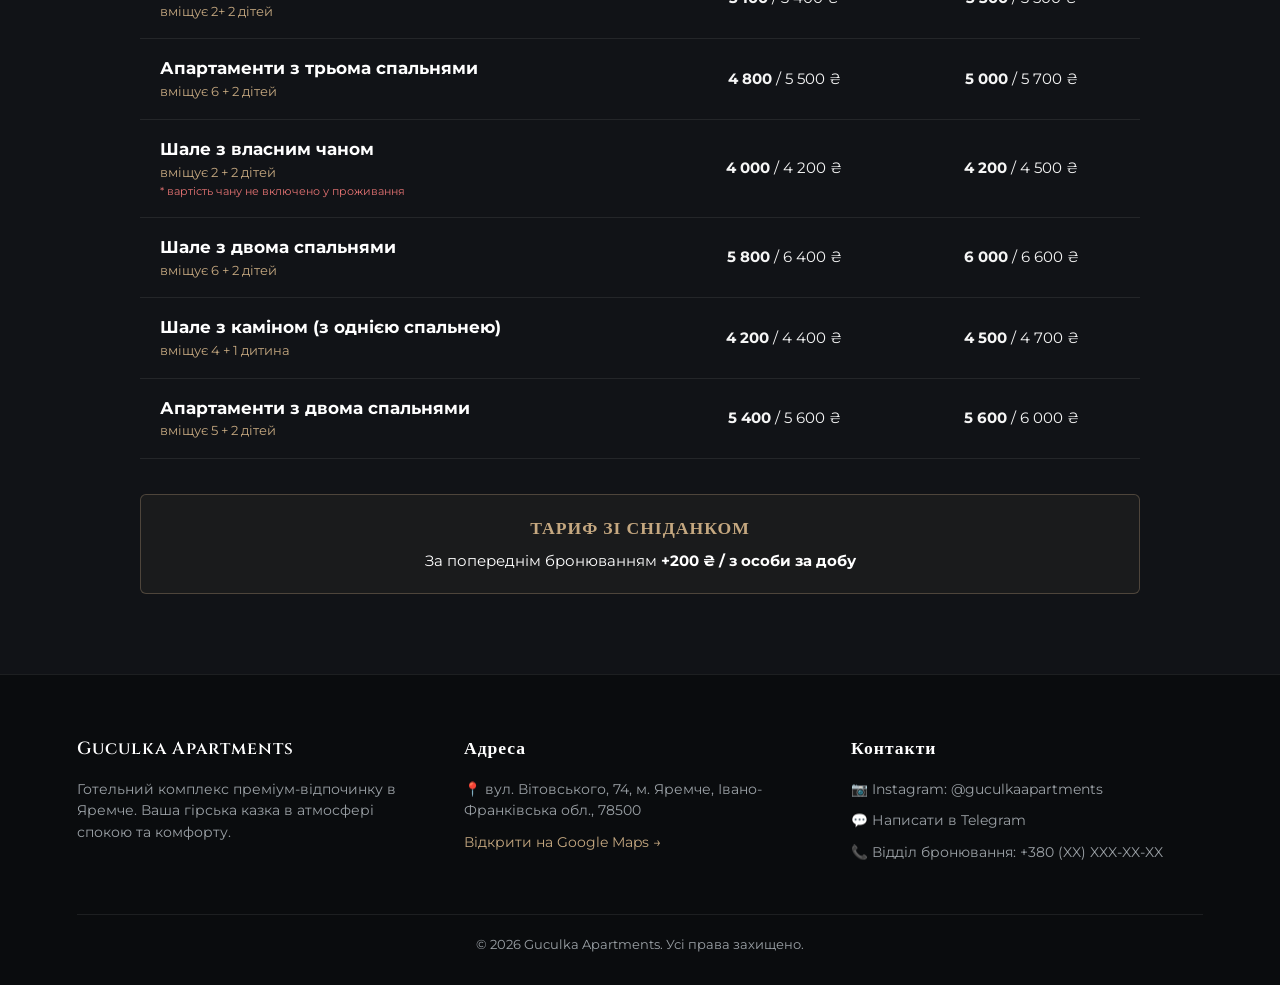
==== commit 6f6355d8: "Update index.html" ====
--- a/index.html
+++ b/index.html
@@ -32,7 +32,7 @@
     <div class="hero-content">
       <p style="color: var(--accent-gold); letter-spacing: 3px; text-transform: uppercase;">м. Яремче, Карпати</p>
       <h1 class="font-serif">Guculka Apartments</h1>
-      <p>Преміальний відпочинок у серці Карпат. Затишні автентичні шале, просторі апартаменти та чан посеред гірських краєвидів.</p>
+      <p> відпочинок у серці Карпат. Затишні автентичні шале, просторі апартаменти та чан посеред гірських краєвидів.</p>
       <a href="#rooms" class="btn-gold" style="margin-top: 15px;">Обрати номер</a>
     </div>
   </section>
@@ -380,4 +380,4 @@
 
   <script src="js/main.js"></script>
 </body>
-</html>+</html>
--- a/css/style.css
+++ b/css/style.css
@@ -639,4 +639,62 @@
     flex: 0 0 85vw;
     max-width: 85vw;
   }
-}+}
+/* 1. Макет сторінки номера */
+.room-detail-layout {
+  display: grid;
+  grid-template-columns: 1.1fr 1fr; /* Збалансоване співвідношення колонок */
+  gap: 40px;
+  padding: 0 5% 80px;
+  align-items: stretch; /* Важливо: тягне обидві колонки на однакову висоту */
+  max-width: 1400px;
+  margin: 0 auto;
+}
+
+/* 2. Ліва колонка (контейнер для фото) */
+.room-detail-layout > div:first-child {
+  position: relative;
+  width: 100%;
+  /* Розрахунок максимальної висоти, щоб на великих екранах фотка не ставала величезною */
+  max-height: 700px; 
+  display: flex;
+}
+
+/* 3. Сама фотографія (гарантоване 100% заповнення висоти правої сторони без смуг) */
+.room-gallery-main {
+  width: 100%;
+  height: 100%; /* Фотографія буде точно такої ж висоти, як і правий блок */
+  object-fit: cover; /* Заповнює площу повністю, підлаштовуючись під форму */
+  object-position: center;
+  border-radius: 8px;
+  border: 1px solid var(--border-light);
+  box-shadow: 0 10px 30px rgba(0, 0, 0, 0.4);
+}
+
+/* 4. Права колонка з текстом та формою */
+.room-specs {
+  background: var(--bg-card);
+  border: 1px solid var(--border-light);
+  padding: 35px;
+  border-radius: 8px;
+  display: flex;
+  flex-direction: column;
+  justify-content: space-between; /* Рівномірно розподіляє опис і форму всередині */
+}
+
+/* 5. Адаптивність для планшетів та смартфонів */
+@media (max-width: 992px) {
+  .room-detail-layout {
+    grid-template-columns: 1fr; /* Перехід в один ряд */
+    gap: 25px;
+  }
+  
+  .room-detail-layout > div:first-child {
+    max-height: 450px;
+    height: 450px;
+  }
+  
+  .room-gallery-main {
+    height: 100%;
+  }
+}
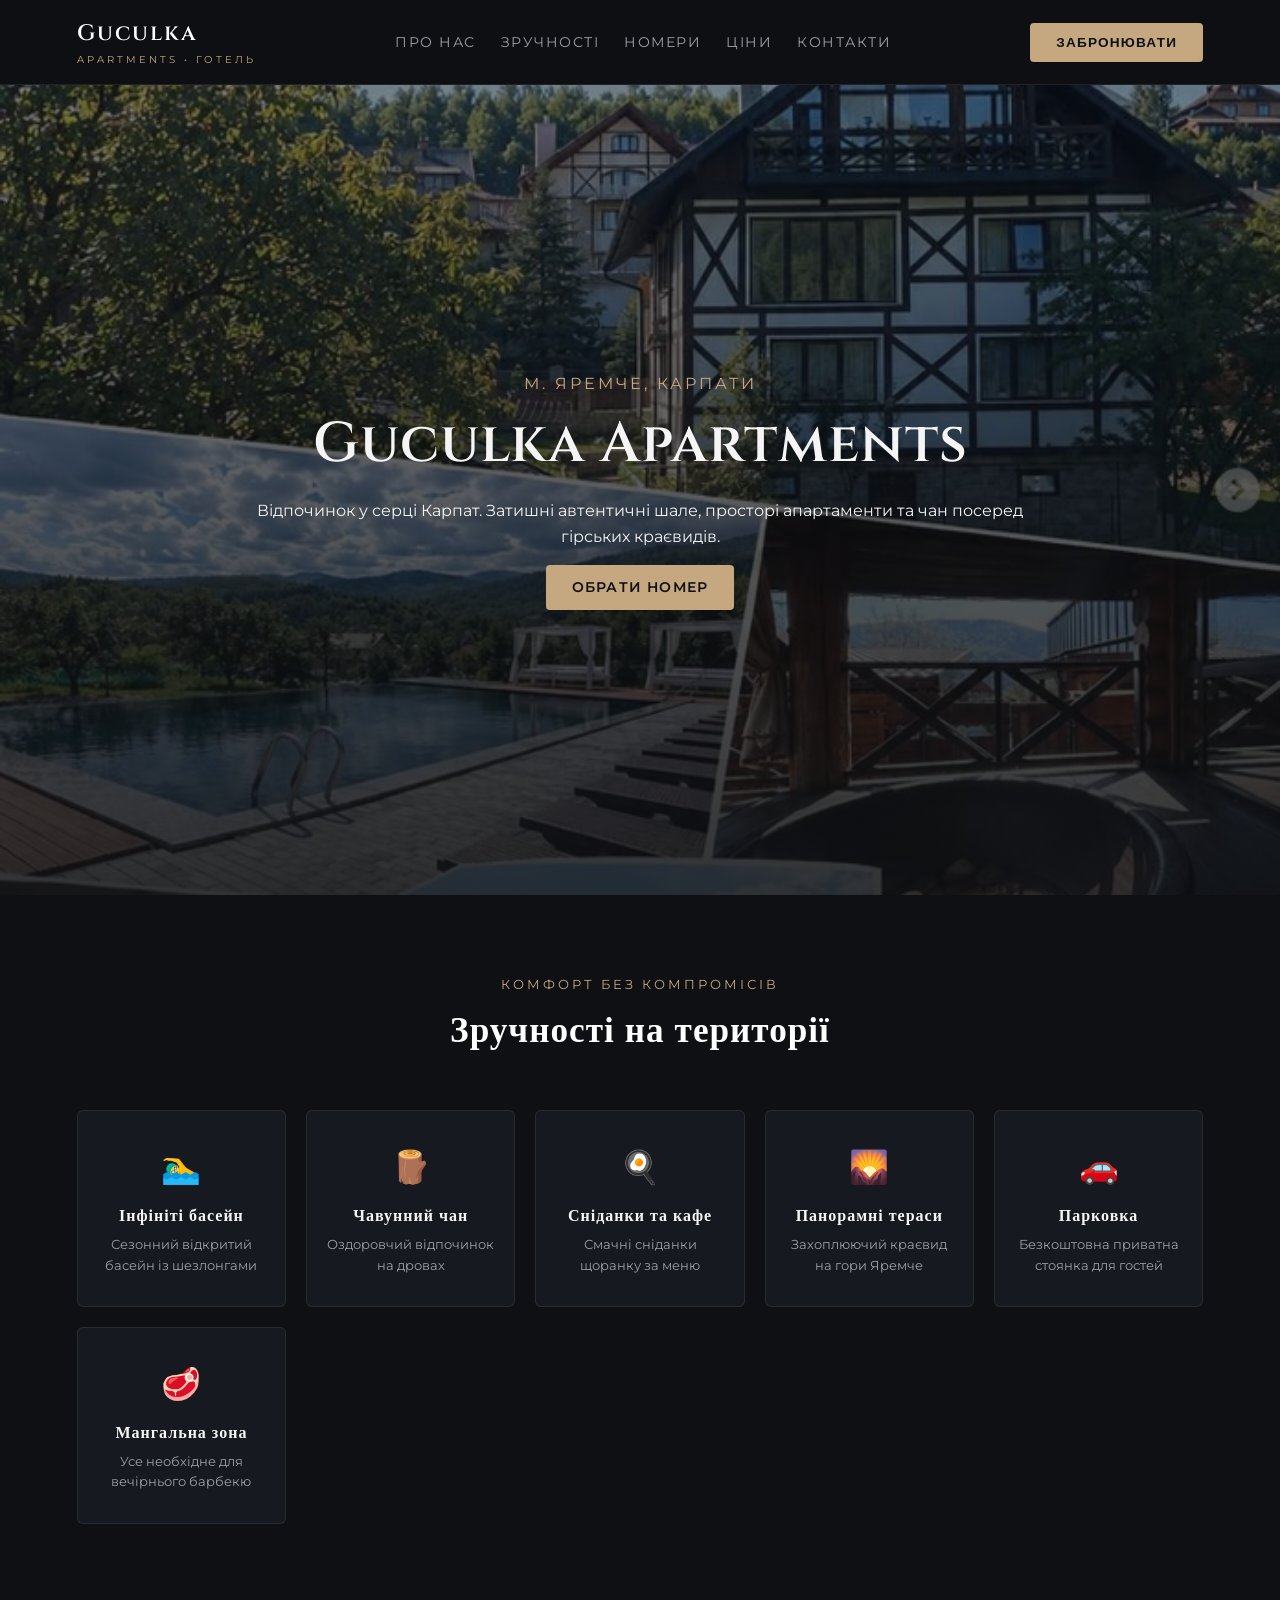
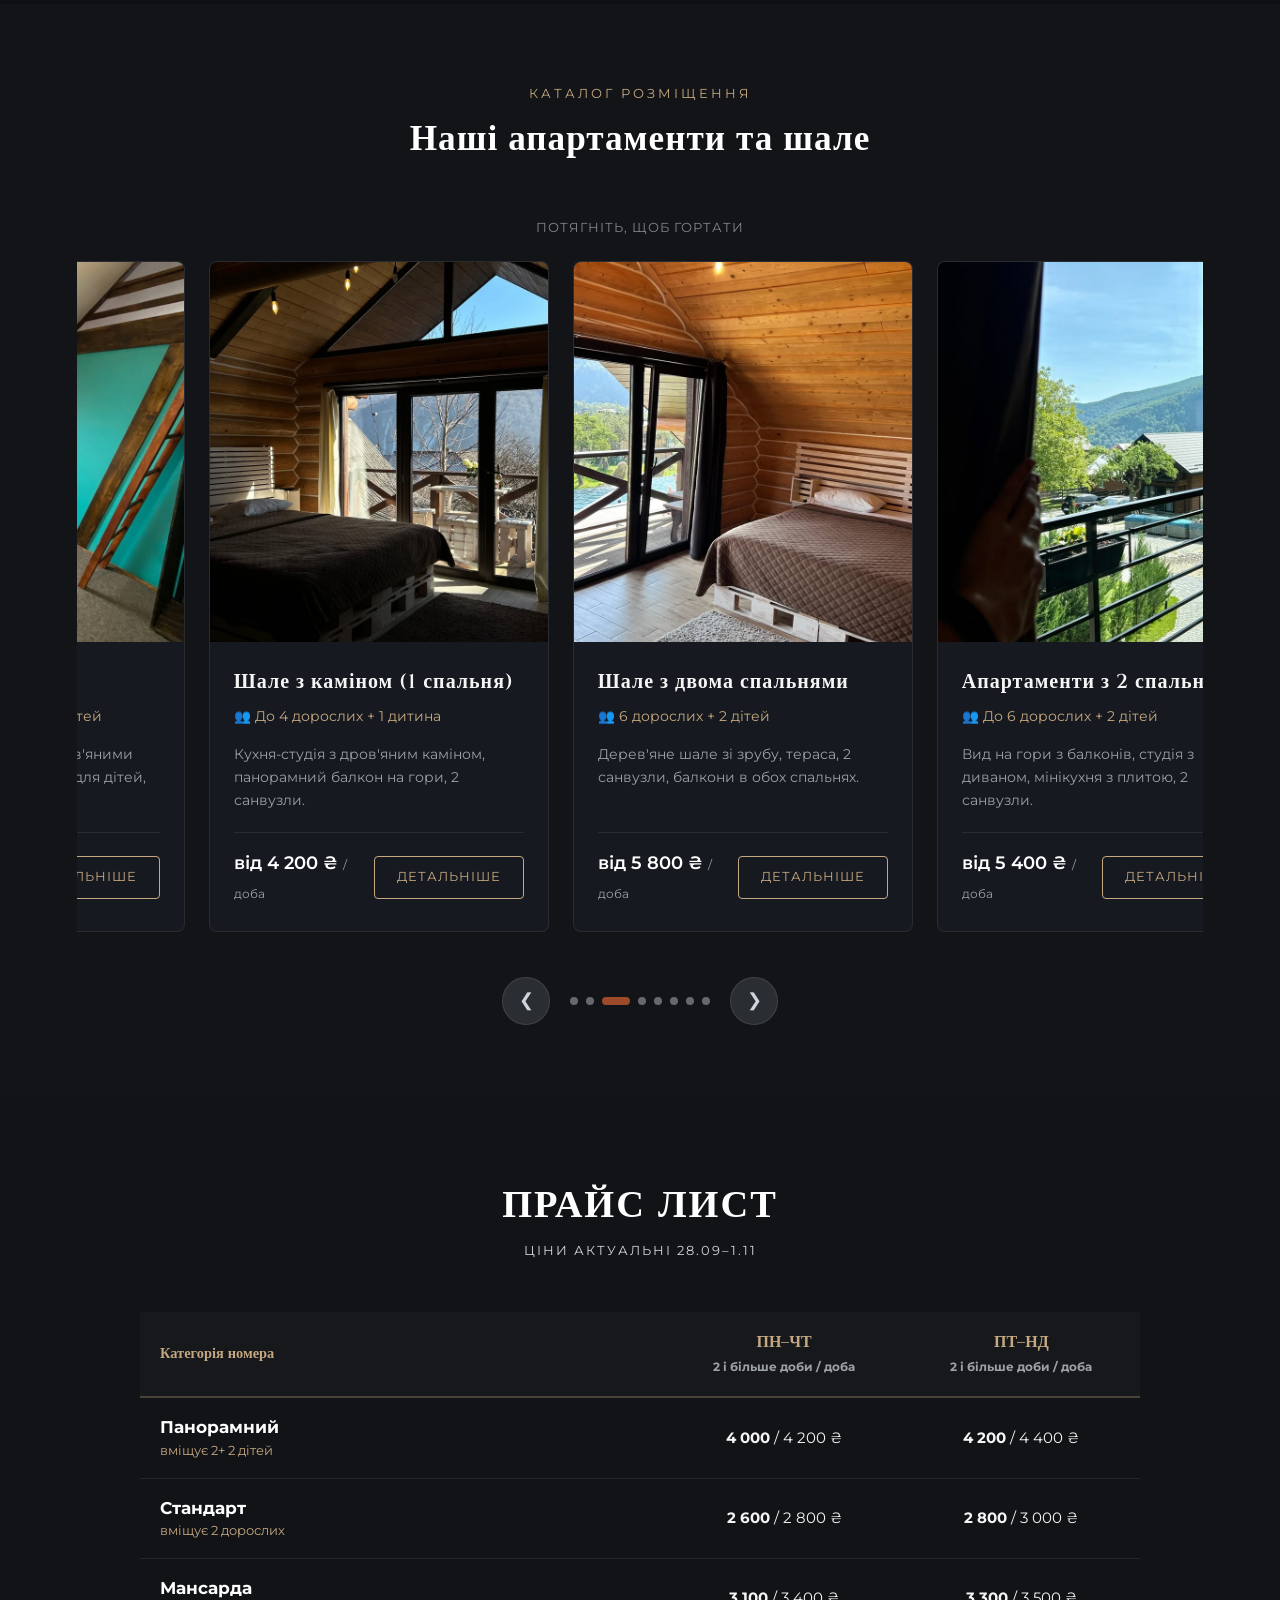
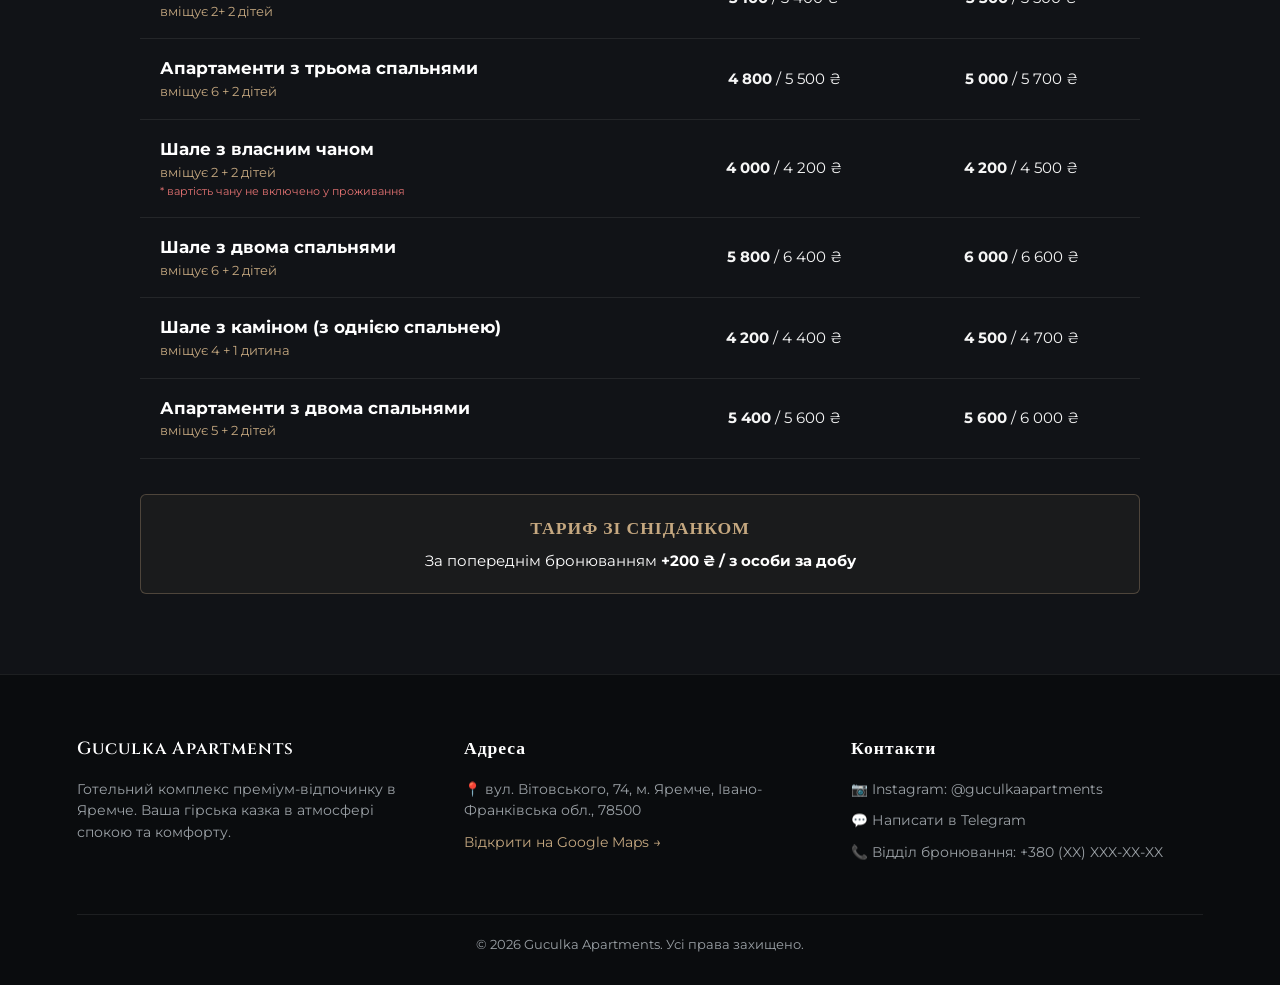
==== commit f53d32e8: "Update index.html" ====
--- a/index.html
+++ b/index.html
@@ -32,7 +32,7 @@
     <div class="hero-content">
       <p style="color: var(--accent-gold); letter-spacing: 3px; text-transform: uppercase;">м. Яремче, Карпати</p>
       <h1 class="font-serif">Guculka Apartments</h1>
-      <p> відпочинок у серці Карпат. Затишні автентичні шале, просторі апартаменти та чан посеред гірських краєвидів.</p>
+      <p> Відпочинок у серці Карпат. Затишні автентичні шале, просторі апартаменти та чан посеред гірських краєвидів.</p>
       <a href="#rooms" class="btn-gold" style="margin-top: 15px;">Обрати номер</a>
     </div>
   </section>
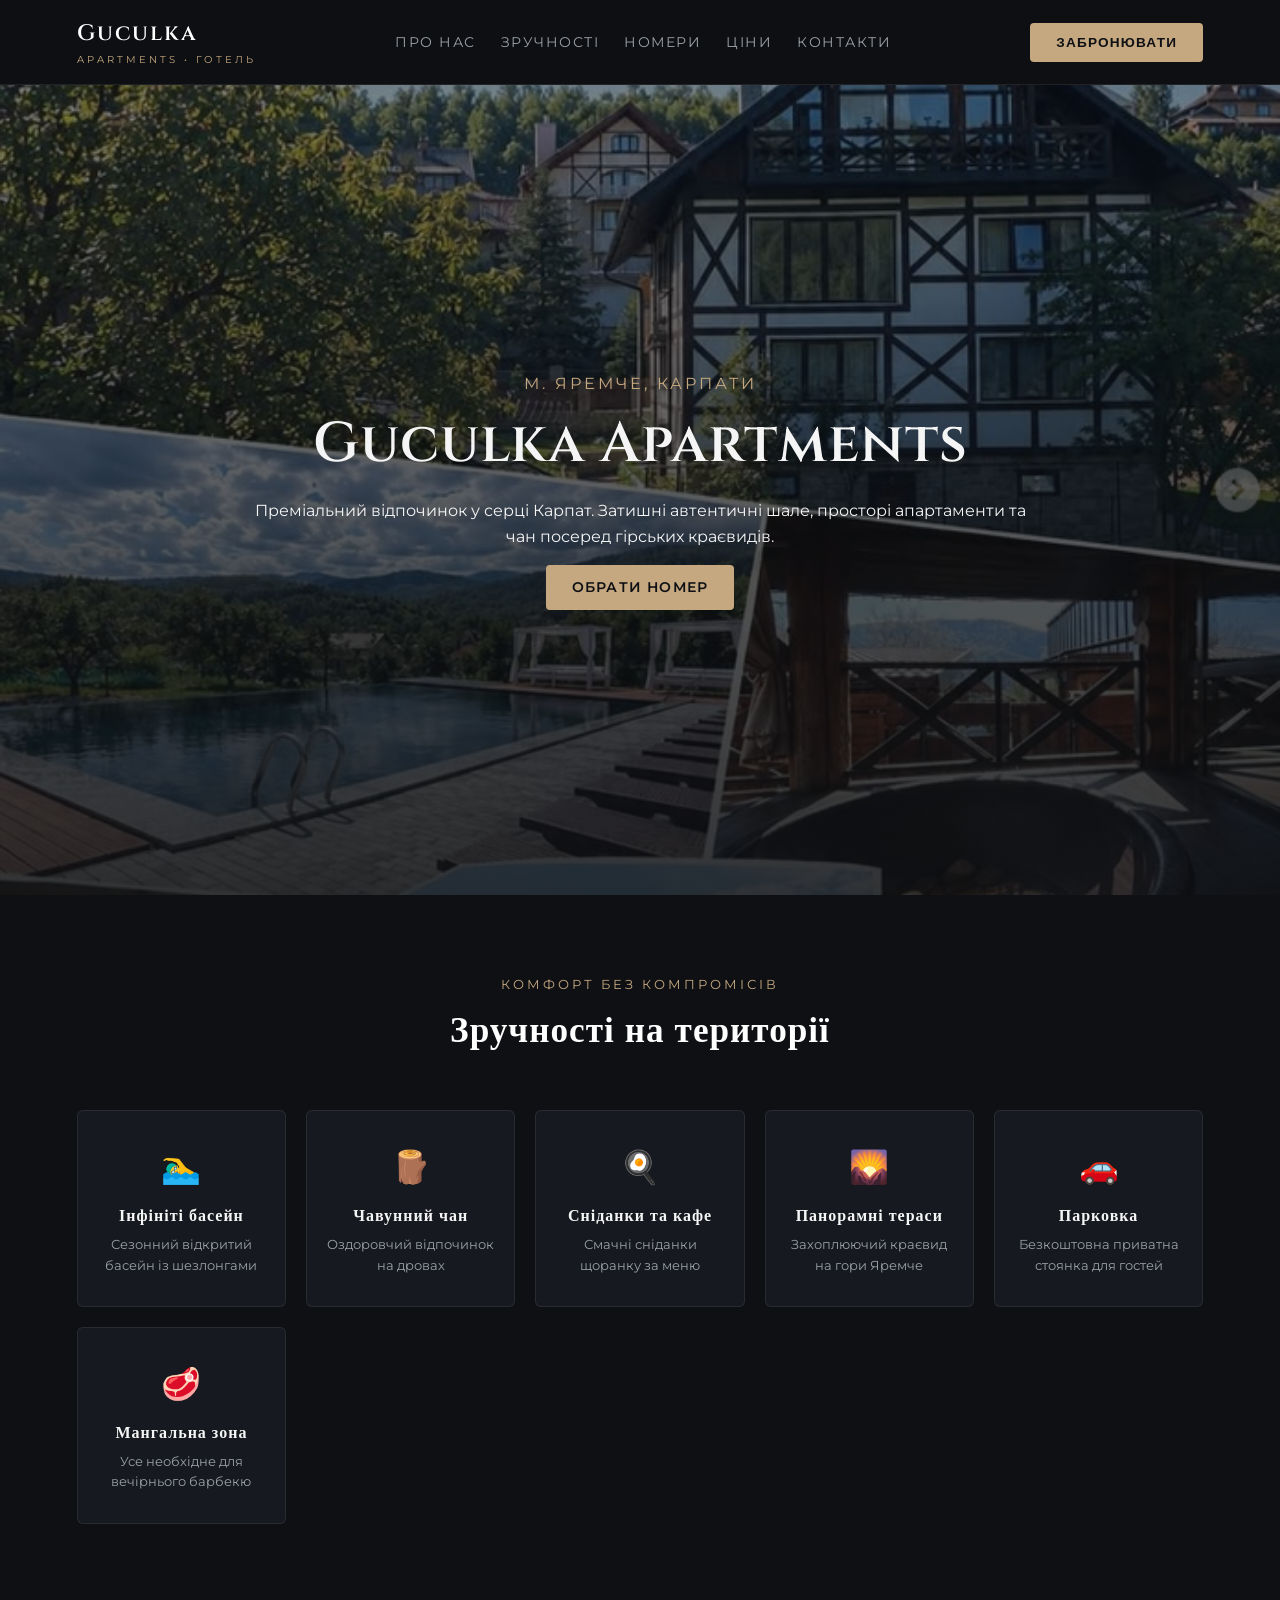
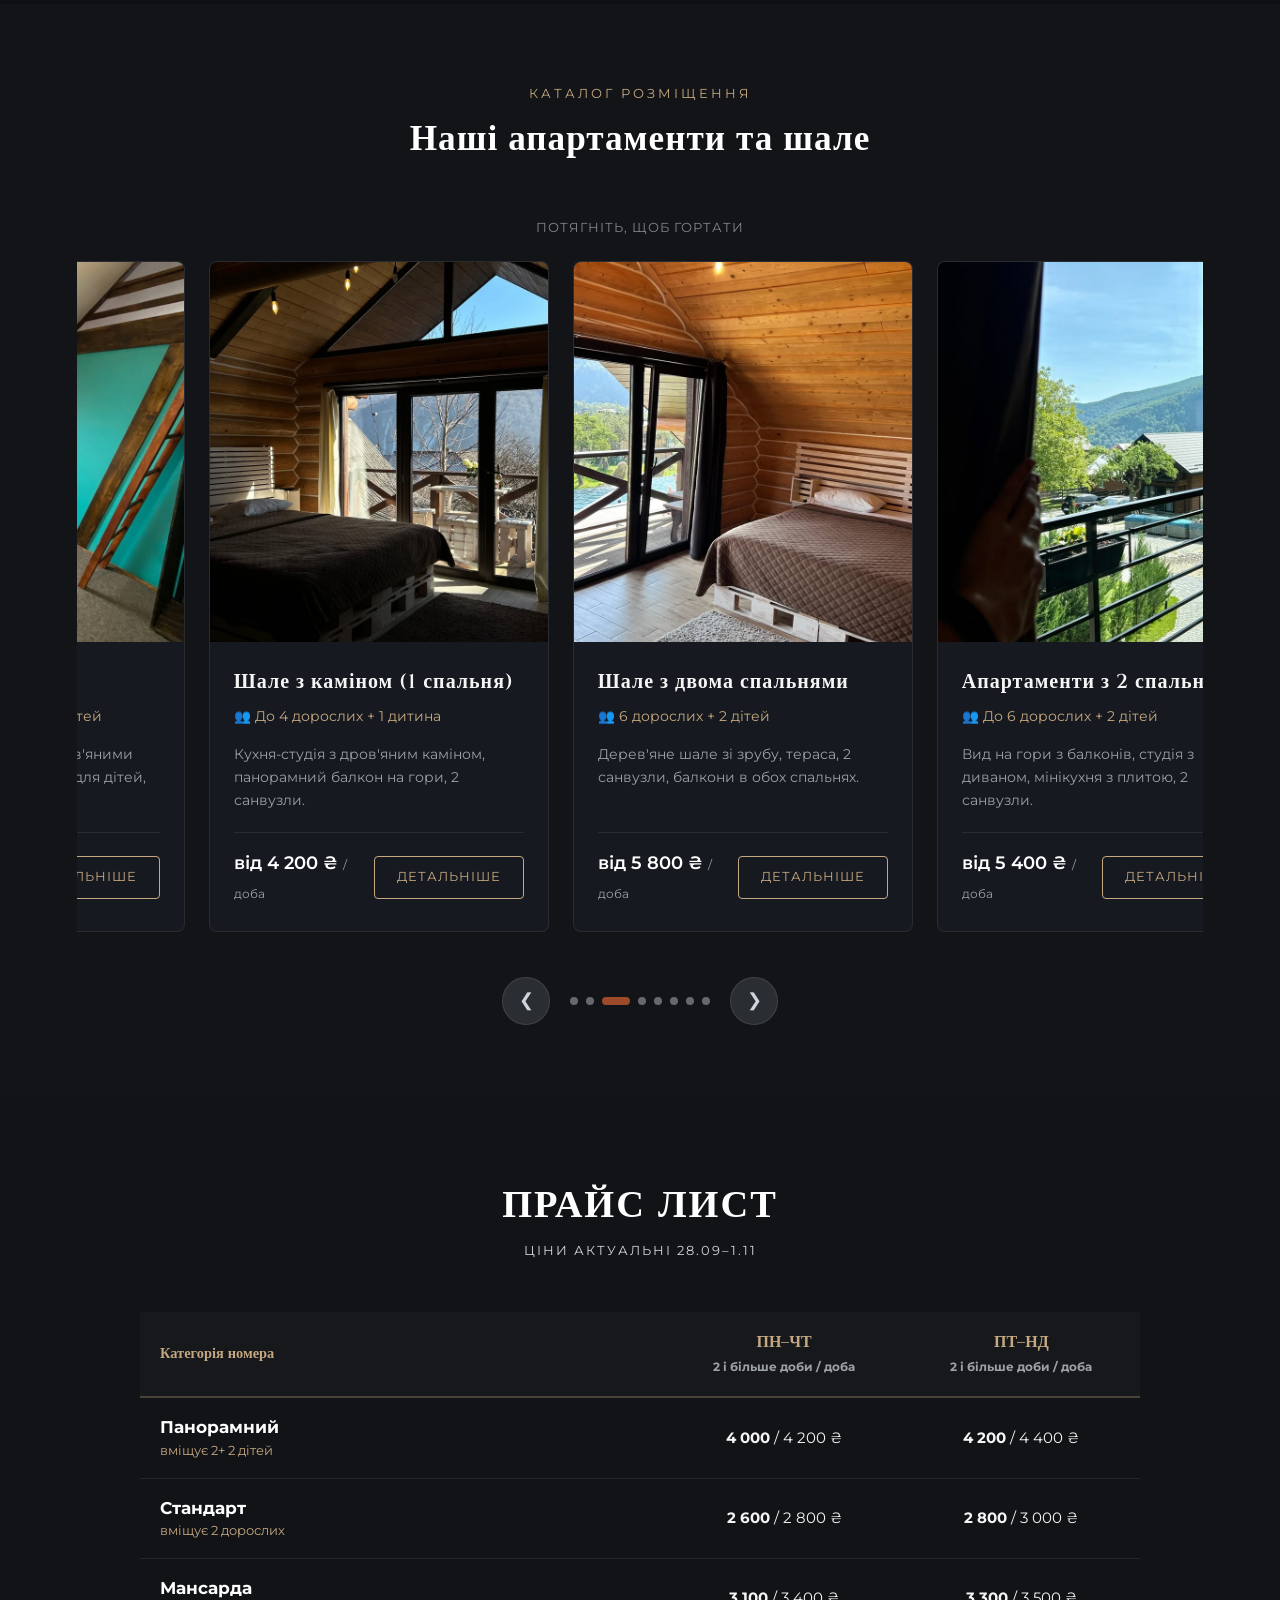
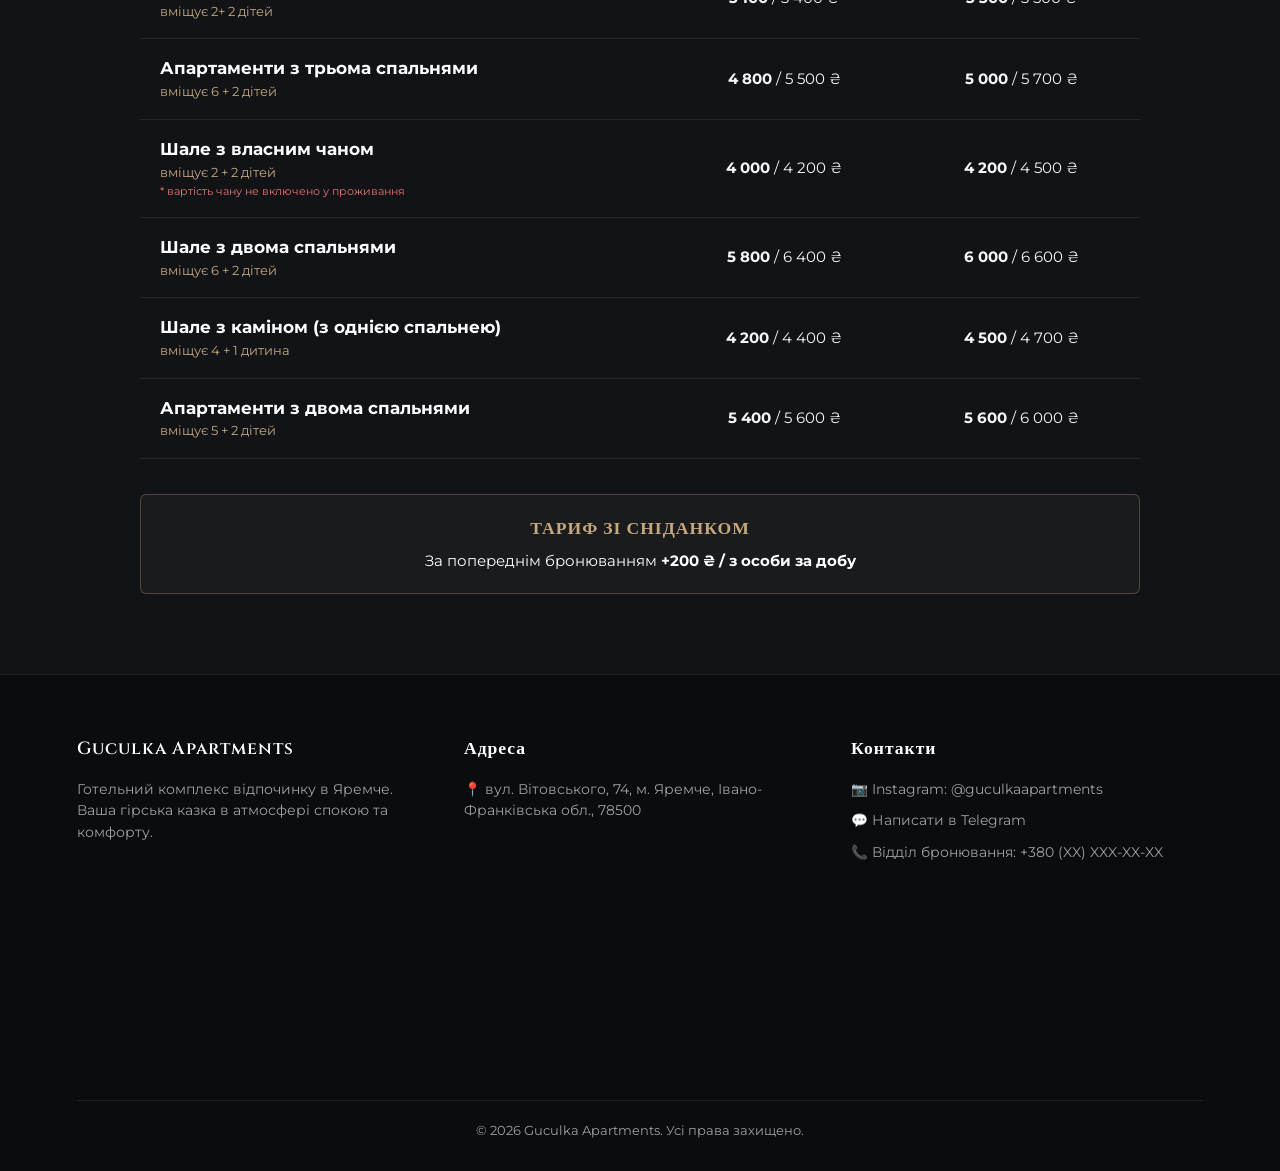
==== commit 0206eb2d: "Update index.html" ====
--- a/index.html
+++ b/index.html
@@ -32,7 +32,7 @@
     <div class="hero-content">
       <p style="color: var(--accent-gold); letter-spacing: 3px; text-transform: uppercase;">м. Яремче, Карпати</p>
       <h1 class="font-serif">Guculka Apartments</h1>
-      <p> Відпочинок у серці Карпат. Затишні автентичні шале, просторі апартаменти та чан посеред гірських краєвидів.</p>
+      <p>Преміальний відпочинок у серці Карпат. Затишні автентичні шале, просторі апартаменти та чан посеред гірських краєвидів.</p>
       <a href="#rooms" class="btn-gold" style="margin-top: 15px;">Обрати номер</a>
     </div>
   </section>
@@ -314,13 +314,23 @@
     <div class="footer-grid">
       <div class="footer-col">
         <h3 class="font-serif">Guculka Apartments</h3>
-        <p>Готельний комплекс преміум-відпочинку в Яремче. Ваша гірська казка в атмосфері спокою та комфорту.</p>
-      </div>
-      <div class="footer-col">
-        <h3 class="font-serif">Адреса</h3>
-        <p>📍 вул. Вітовського, 74, м. Яремче, Івано-Франківська обл., 78500</p>
-        <a href="https://www.google.com/maps?q=Guculka+apartments" target="_blank" style="color: var(--accent-gold);">Відкрити на Google Maps →</a>
-      </div>
+        <p>Готельний комплекс відпочинку в Яремче. Ваша гірська казка в атмосфері спокою та комфорту.</p>
+      </div>
+      <div class="footer-col map-col">
+    <h3 class="font-serif">Адреса</h3>
+    <p>📍 вул. Вітовського, 74, м. Яремче, Івано-Франківська обл., 78500</p>
+    <div class="map-wrapper">
+        <iframe 
+            src="https://maps.google.com/maps?q=Guculka+apartments,+%D0%B2%D1%83%D0%BB%D0%B8%D1%86%D1%8F+%D0%92%D1%96%D1%82%D0%BE%D0%B2%D1%81%D1%8C%D0%BA%D0%BE%D0%B3%D0%BE,+74,+%D0%AF%D1%80%D0%B5%D0%BC%D1%87%D0%B5&t=&z=15&ie=UTF8&iwloc=&output=embed" 
+            width="100%" 
+            height="220" 
+            style="border:0;" 
+            allowfullscreen="" 
+            loading="lazy" 
+            referrerpolicy="no-referrer-when-downgrade">
+        </iframe>
+    </div>
+</div>
       <div class="footer-col">
         <h3 class="font-serif">Контакти</h3>
         <a href="https://www.instagram.com/guculkaapartments/" target="_blank">📷 Instagram: @guculkaapartments</a>
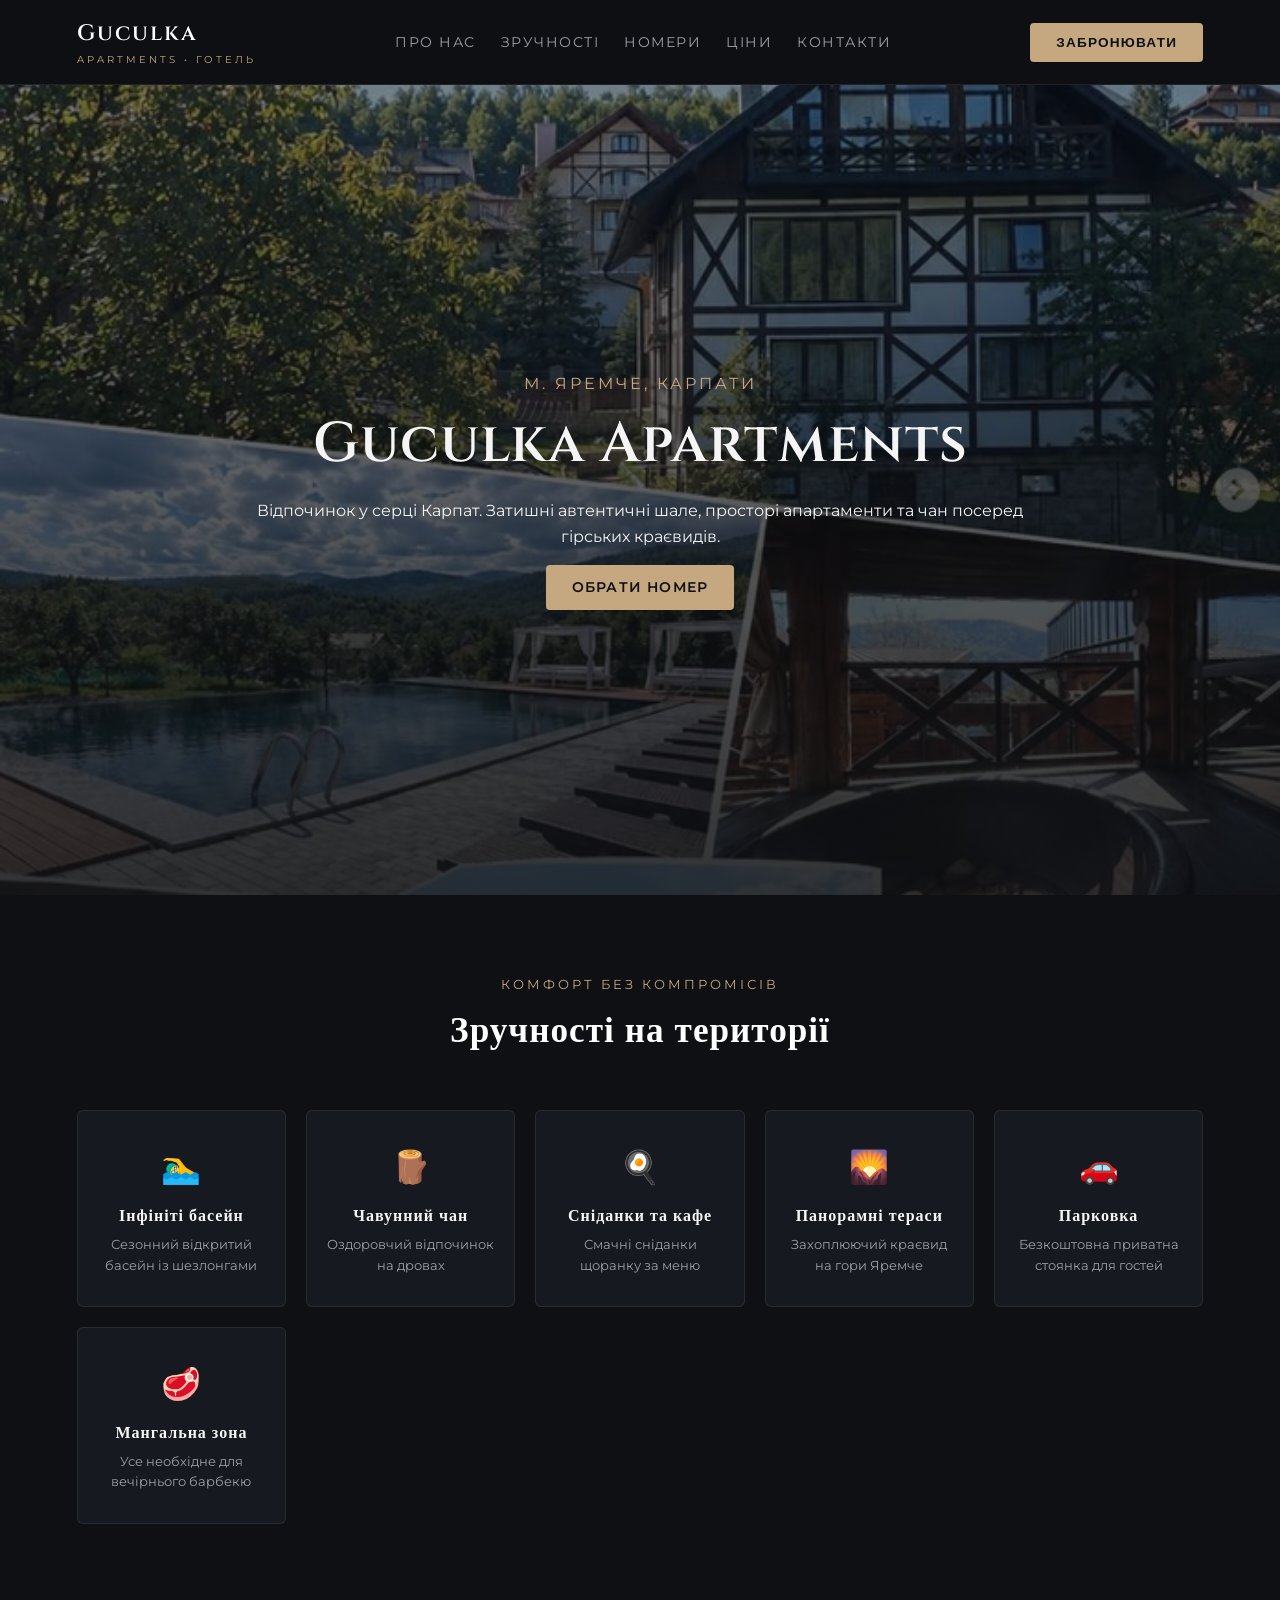
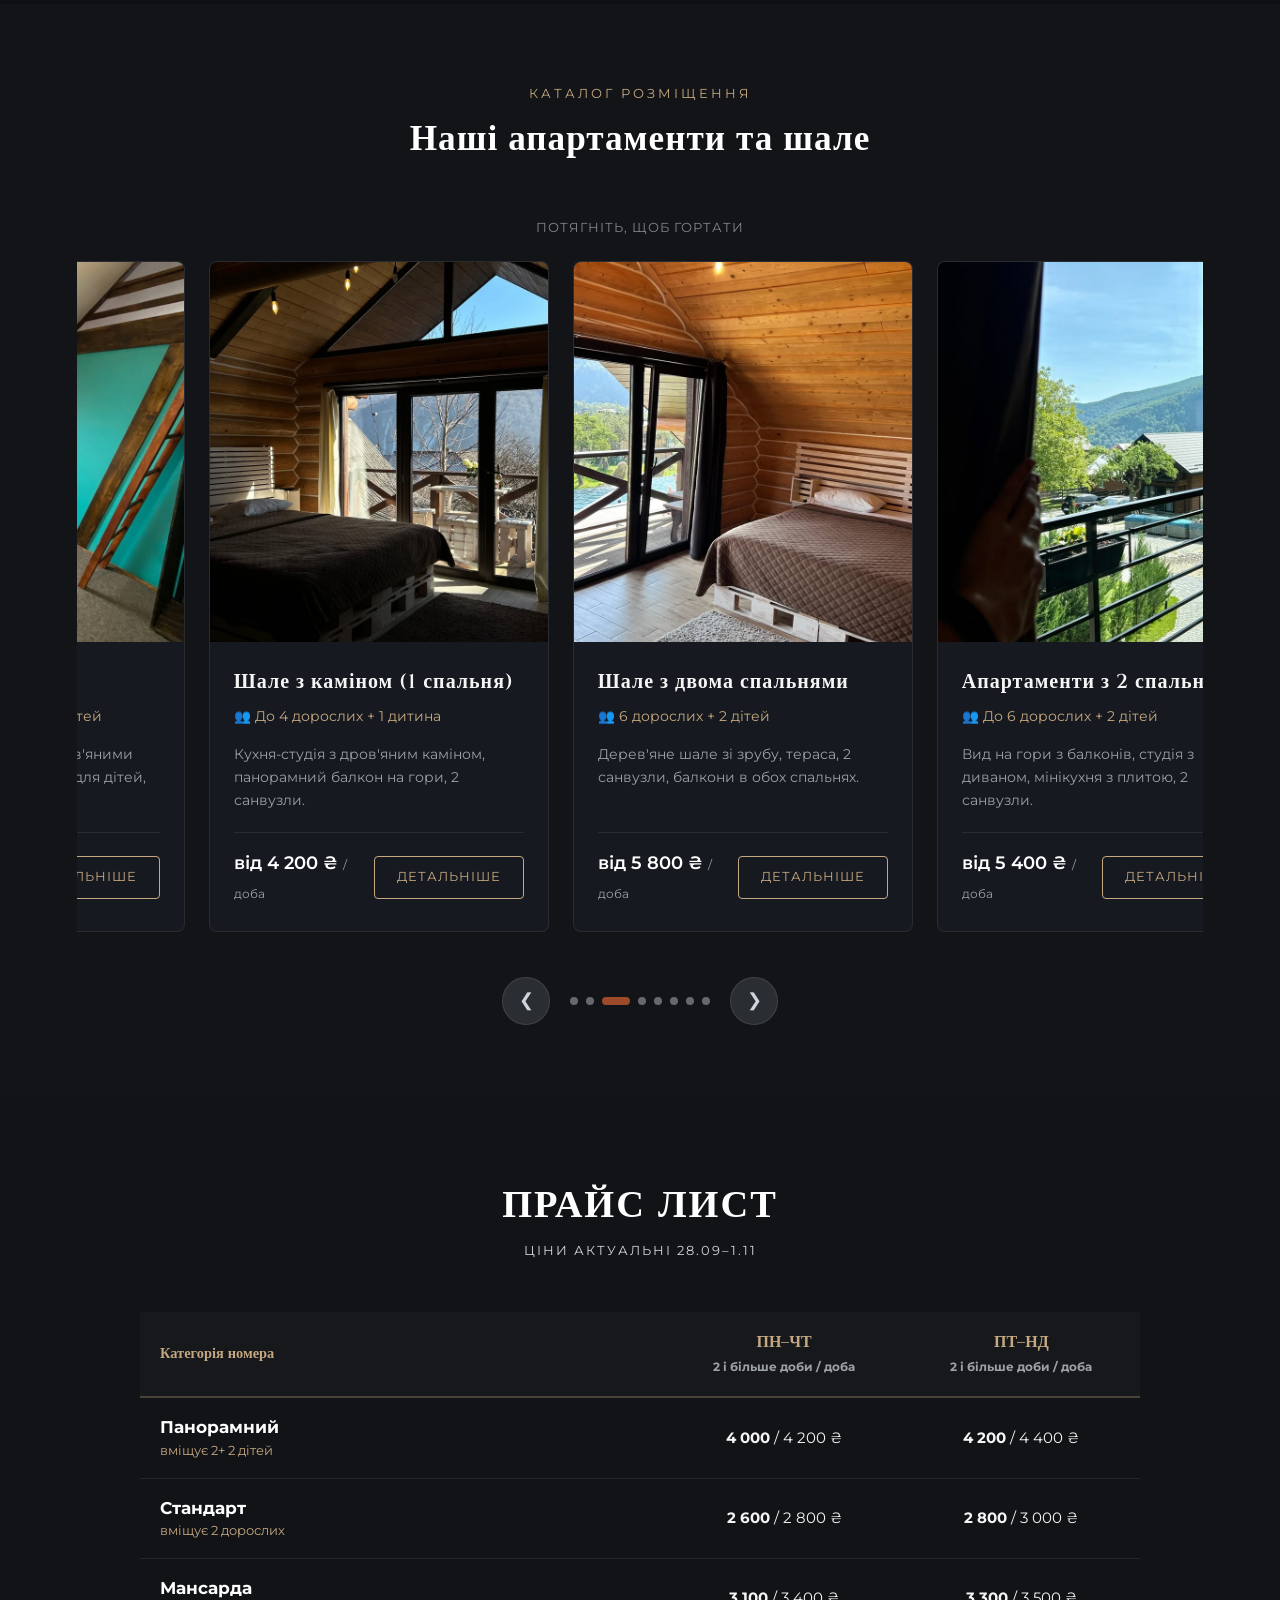
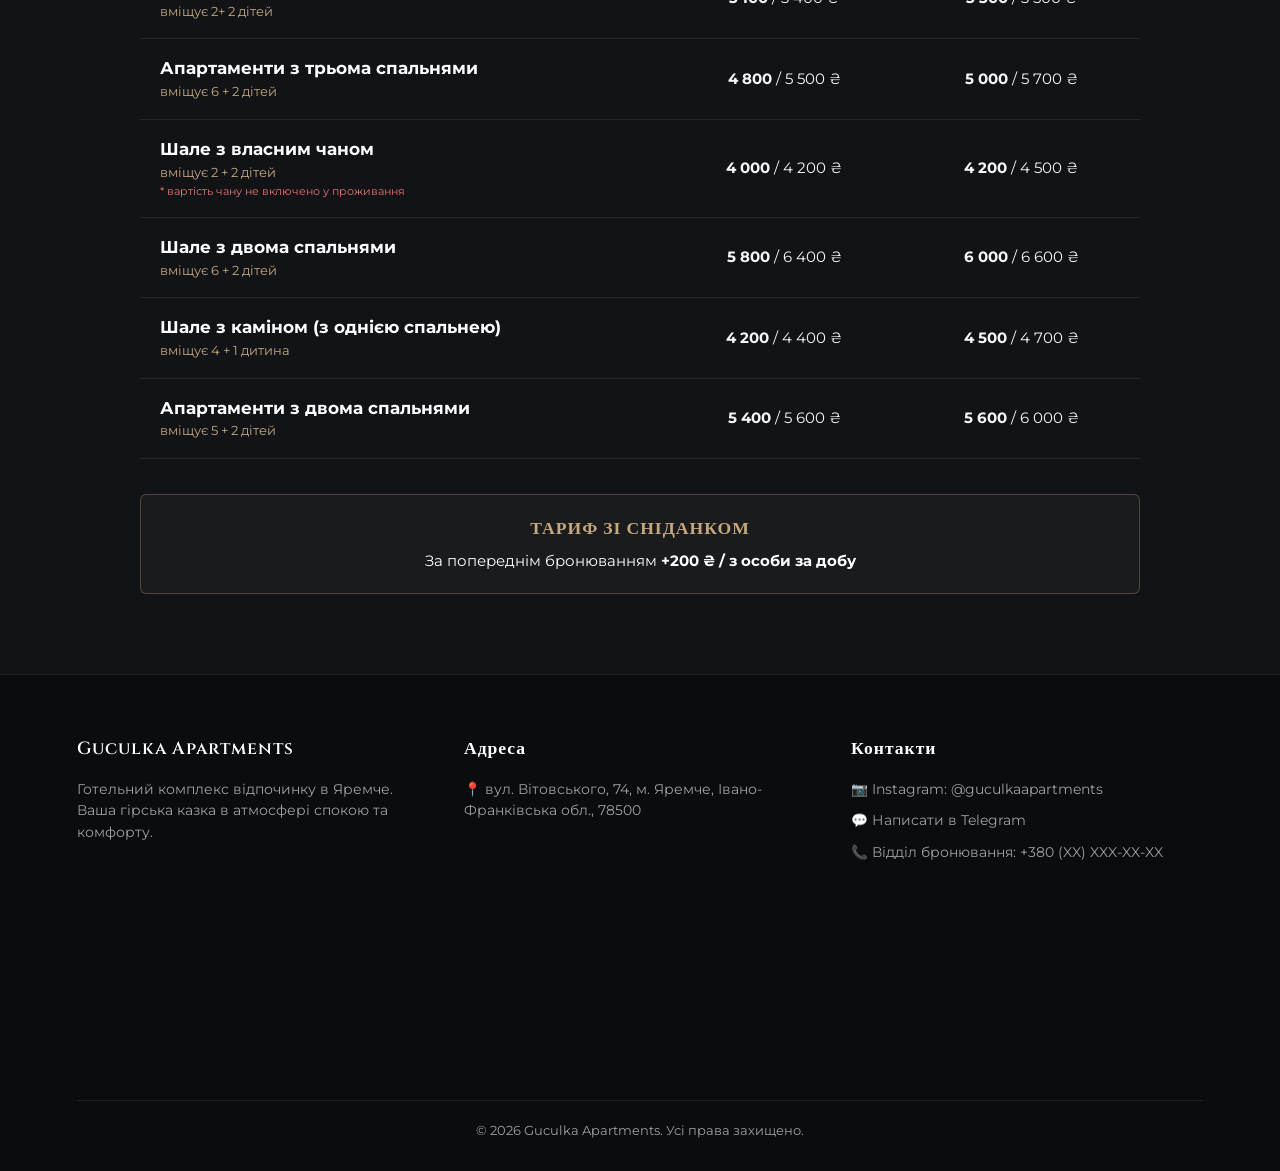
==== commit fecbec8d: "Update index.html" ====
--- a/index.html
+++ b/index.html
@@ -32,7 +32,7 @@
     <div class="hero-content">
       <p style="color: var(--accent-gold); letter-spacing: 3px; text-transform: uppercase;">м. Яремче, Карпати</p>
       <h1 class="font-serif">Guculka Apartments</h1>
-      <p>Преміальний відпочинок у серці Карпат. Затишні автентичні шале, просторі апартаменти та чан посеред гірських краєвидів.</p>
+      <p>Відпочинок у серці Карпат. Затишні автентичні шале, просторі апартаменти та чан посеред гірських краєвидів.</p>
       <a href="#rooms" class="btn-gold" style="margin-top: 15px;">Обрати номер</a>
     </div>
   </section>
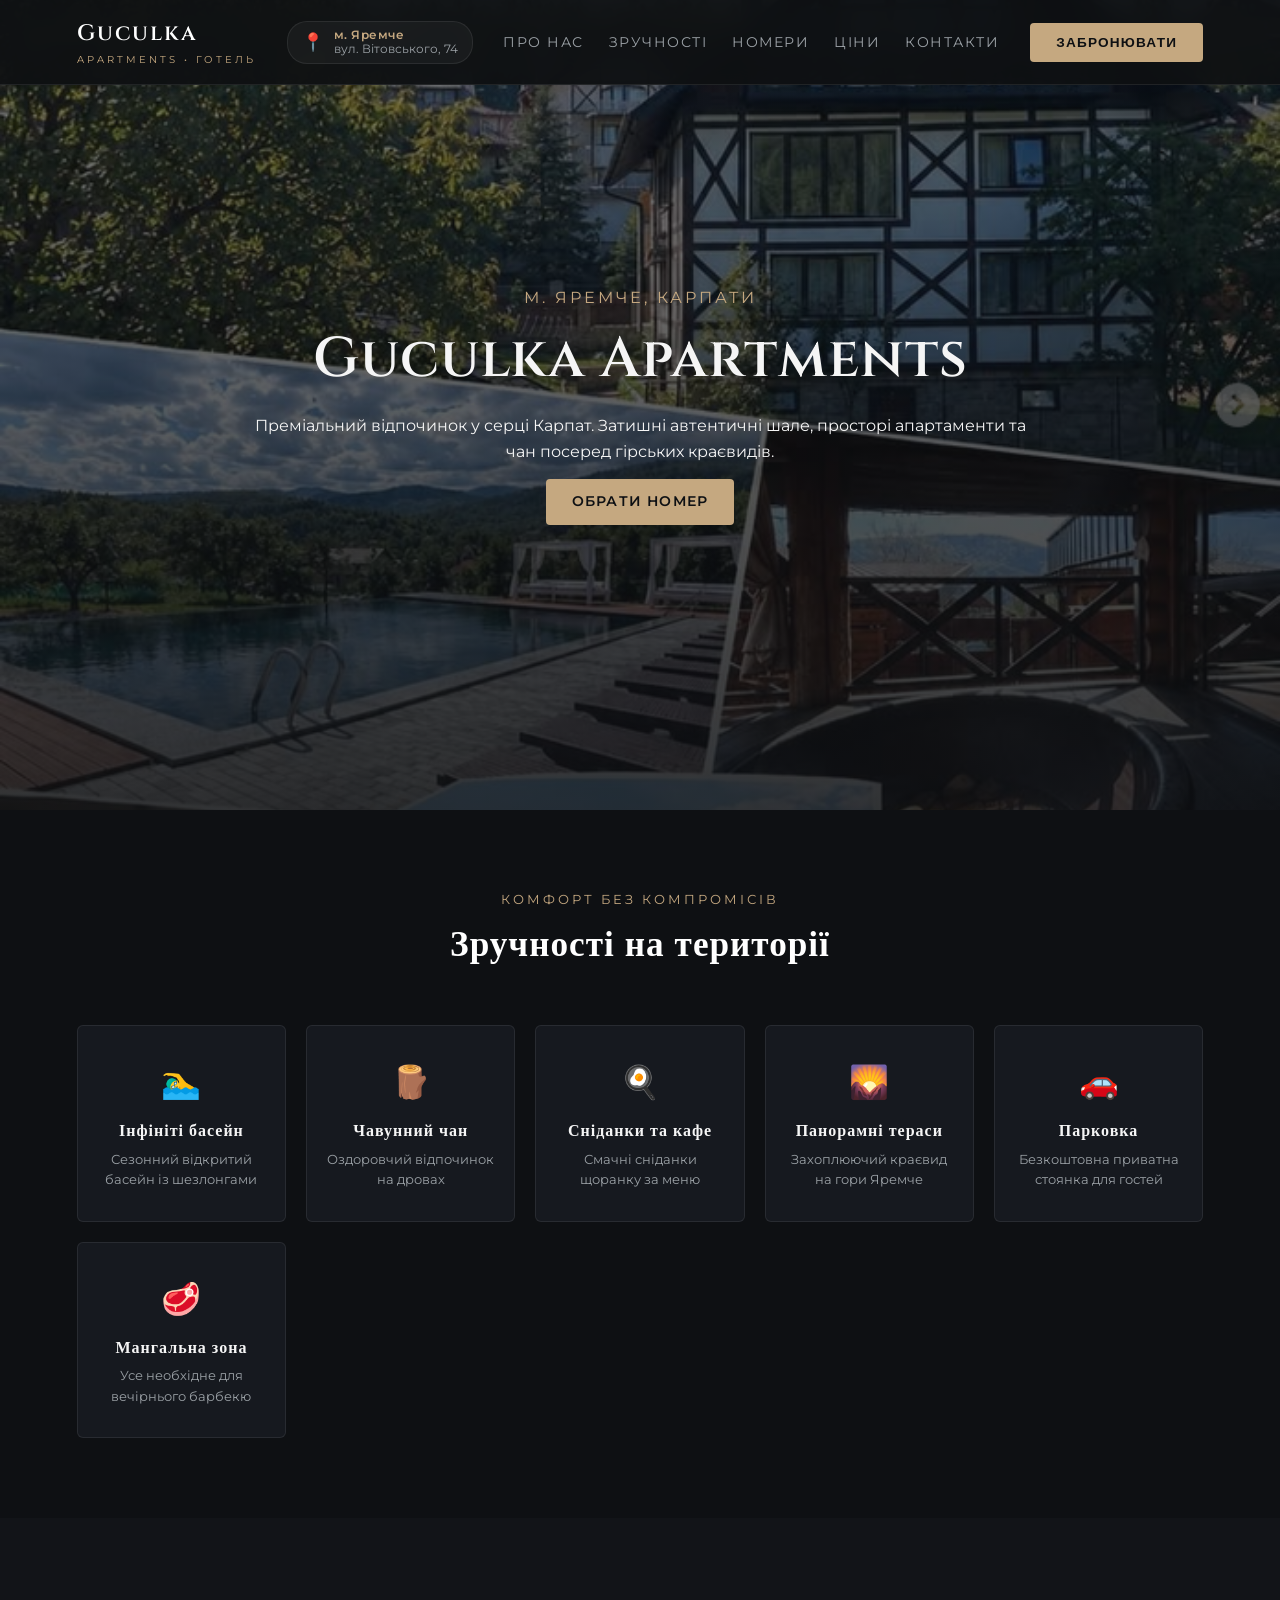
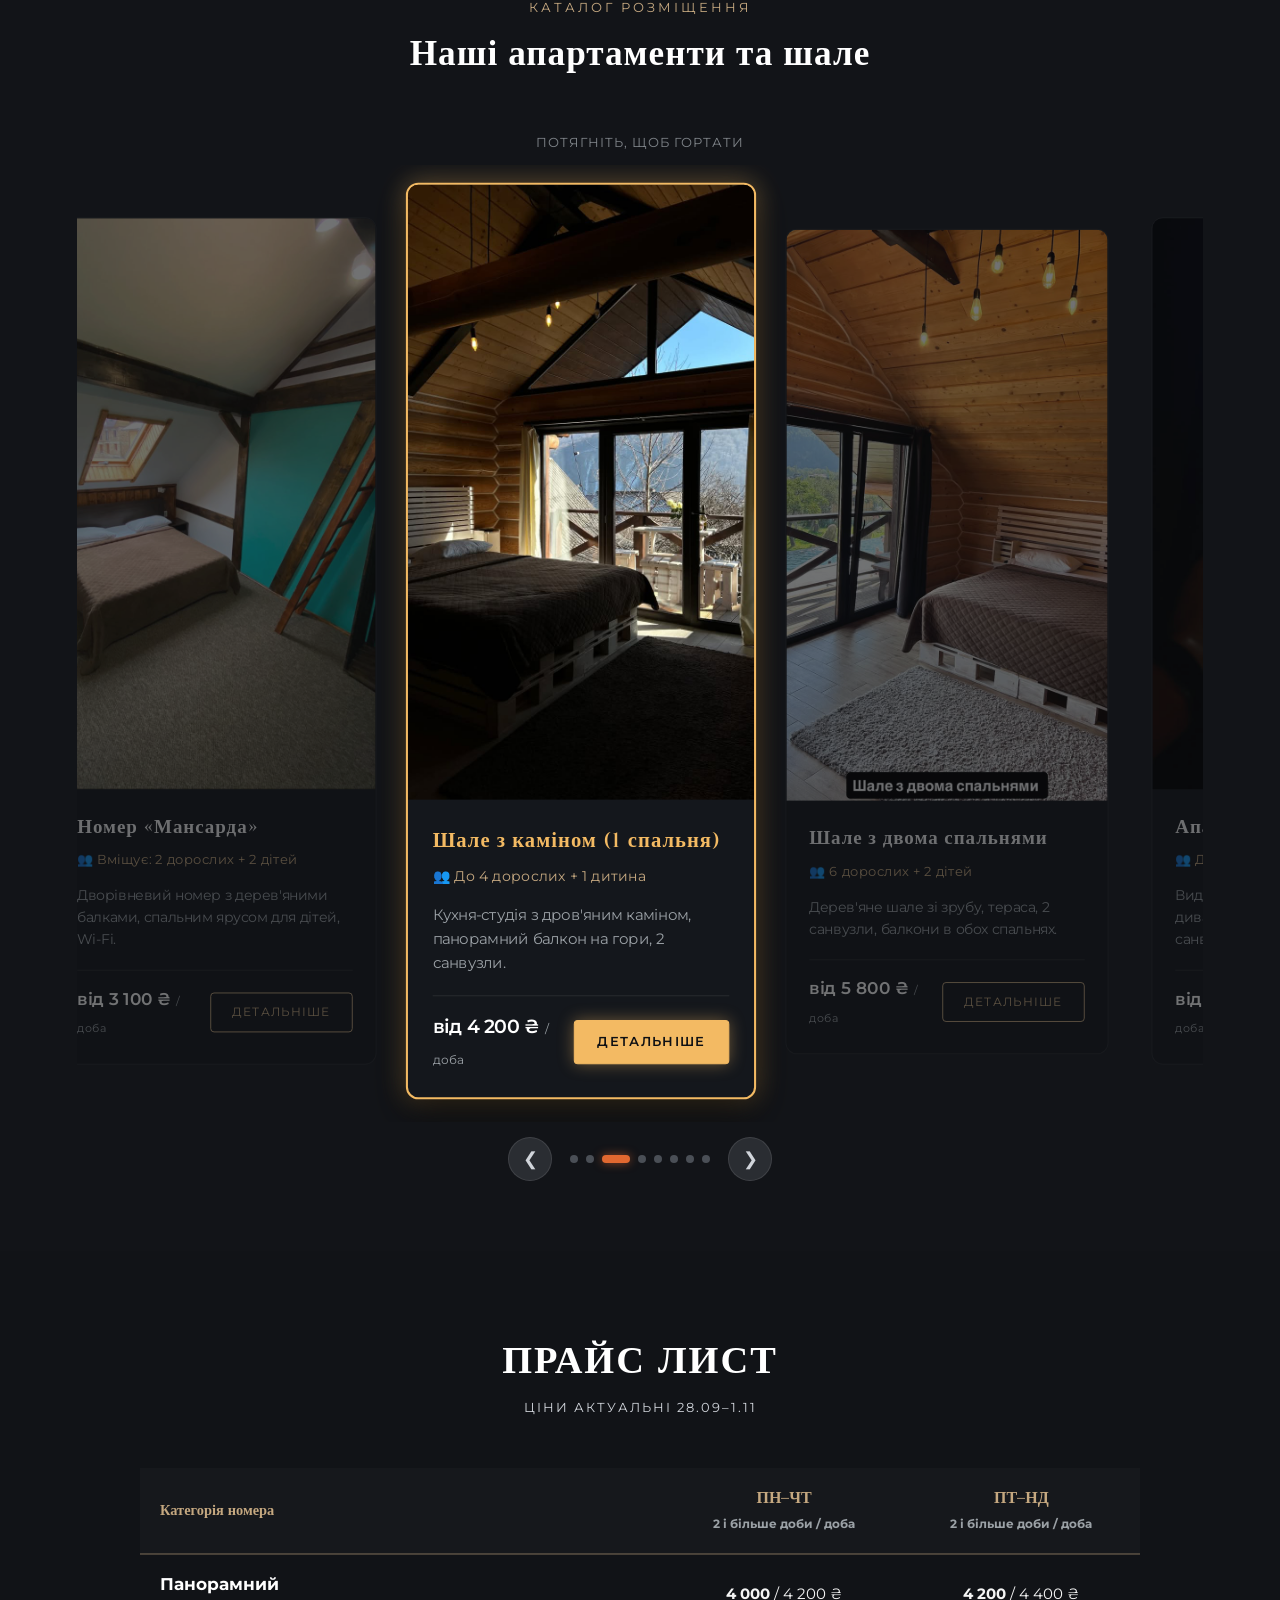
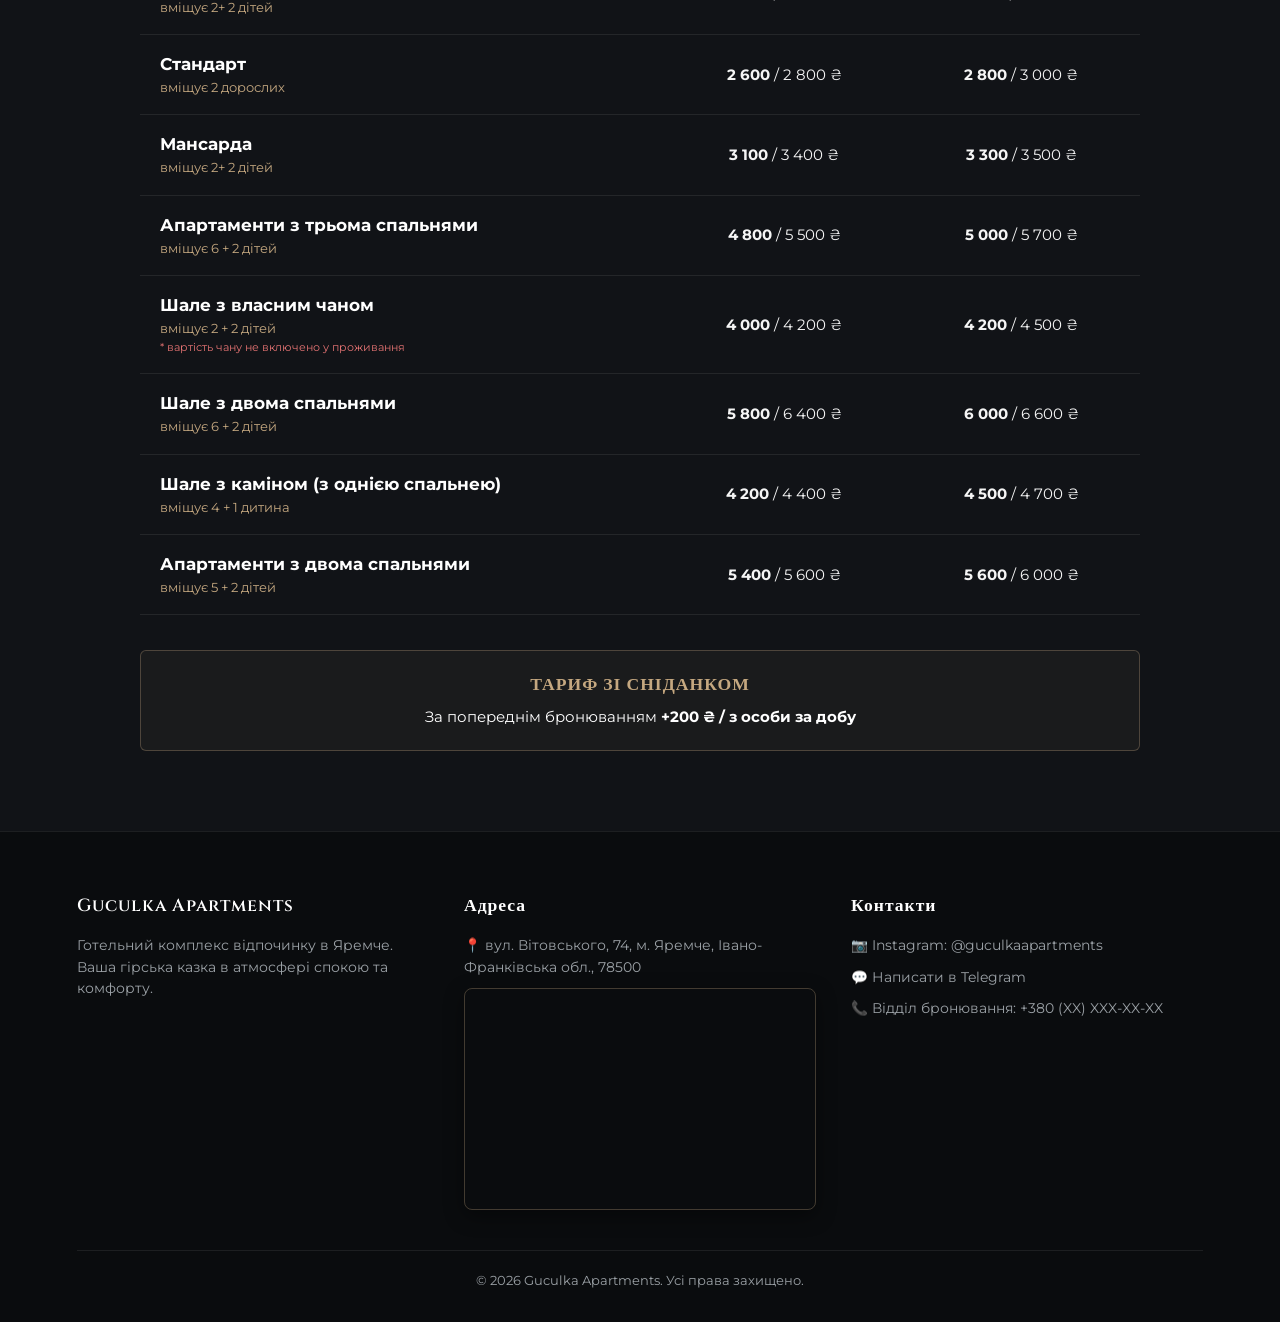
==== commit 1934c4a8: "Add files via upload" ====
--- a/index.html
+++ b/index.html
@@ -2,7 +2,7 @@
 <html lang="uk">
 <head>
   <meta charset="UTF-8">
-  <meta name="viewport" content="width=device-width, initial-scale=1.0">
+  <meta name="viewport" content="width=device-width, initial-scale=1.0, maximum-scale=1.0, user-scalable=no">
   <title>Guculka Apartments | Готель у Яремче</title>
   <link rel="preconnect" href="https://fonts.googleapis.com">
   <link rel="preconnect" href="https://fonts.gstatic.com" crossorigin>
@@ -16,6 +16,16 @@
       <span class="logo-title font-serif">Guculka</span>
       <span class="logo-sub">Apartments • Готель</span>
     </div>
+
+    <!-- Адреса готелю в шапці -->
+    <a href="https://maps.google.com/?cid=8964619237875709937" target="_blank" class="header-address" title="Відкрити в Google Maps">
+      <span class="header-address-icon">📍</span>
+      <div class="header-address-info">
+        <span class="header-address-city">м. Яремче</span>
+        <span class="header-address-street">вул. Вітовського, 74</span>
+      </div>
+    </a>
+
     <nav>
       <ul>
         <li><a href="#about">Про нас</a></li>
@@ -32,7 +42,7 @@
     <div class="hero-content">
       <p style="color: var(--accent-gold); letter-spacing: 3px; text-transform: uppercase;">м. Яремче, Карпати</p>
       <h1 class="font-serif">Guculka Apartments</h1>
-      <p>Відпочинок у серці Карпат. Затишні автентичні шале, просторі апартаменти та чан посеред гірських краєвидів.</p>
+      <p>Преміальний відпочинок у серці Карпат. Затишні автентичні шале, просторі апартаменти та чан посеред гірських краєвидів.</p>
       <a href="#rooms" class="btn-gold" style="margin-top: 15px;">Обрати номер</a>
     </div>
   </section>
@@ -390,4 +400,4 @@
 
   <script src="js/main.js"></script>
 </body>
-</html>
+</html>
--- a/css/style.css
+++ b/css/style.css
@@ -38,20 +38,31 @@
   transition: var(--transition);
 }
 
-/* Header & Nav */
+/* Закріплена шапка */
 header {
-  position: sticky;
+  position: fixed;
   top: 0;
   left: 0;
   width: 100%;
   z-index: 1000;
-  background: rgba(14, 16, 19, 0.9);
+  background: rgba(14, 16, 19, 0.94);
   backdrop-filter: blur(12px);
   border-bottom: 1px solid var(--border-light);
   padding: 16px 6%;
   display: flex;
   justify-content: space-between;
   align-items: center;
+  transition: transform 0.35s ease, background 0.3s ease;
+}
+
+/* Стан, коли користувач гортає вниз: шапка плавно виїжджає за межі екрана */
+header.header-hidden {
+  transform: translateY(-100%);
+}
+
+/* Відступ для окремих сторінок номерів, щоб фіксована шапка не перекривала заголовок */
+.single-room-header {
+  padding-top: 100px !important;
 }
 
 .logo {
@@ -209,28 +220,84 @@
   gap: 30px;
 }
 
+/* Базовий стан карток: злегка приглушені */
 .room-card {
-  background: var(--bg-card);
-  border: 1px solid var(--border-light);
-  border-radius: 6px;
+  flex: 0 0 340px;
+  max-width: 340px;
+  background: #14171c;
+  border: 1px solid rgba(255, 255, 255, 0.1);
+  border-radius: 12px;
   overflow: hidden;
   display: flex;
   flex-direction: column;
-  transition: var(--transition);
-}
-
-.room-card:hover {
-  transform: translateY(-5px);
-  border-color: var(--border-gold);
-  box-shadow: var(--shadow);
-}
-
-.room-card img {
-  width: 100%;
-  height: 250px;
-  object-fit: cover;
-}
-
+  opacity: 0.55;
+  filter: brightness(0.75);
+  transform: scale(0.94);
+  cursor: pointer;
+  transition: transform 0.3s cubic-bezier(0.2, 0.9, 0.3, 1),
+              opacity 0.3s ease,
+              filter 0.3s ease,
+              border-color 0.3s ease,
+              box-shadow 0.3s ease;
+  z-index: 1;
+}
+
+/* СТАН ПРИ НАВЕДЕННІ ТА АКТИВНОМУ ВИБОРІ */
+.room-card:hover,
+.room-card.active-room {
+  opacity: 1 !important;
+  filter: brightness(1.05) !important;
+  transform: scale(1.04) translateY(-10px) !important;
+  border: 2px solid #f3ba63 !important; /* Яскраве тепле золото */
+  box-shadow: 0 15px 35px rgba(0, 0, 0, 0.7),
+              0 0 25px rgba(243, 186, 99, 0.5),
+              0 0 50px rgba(243, 186, 99, 0.2) !important;
+  z-index: 10 !important;
+}
+
+/* Підсвічування назви та кнопки на вибраній картці */
+.room-card:hover h3,
+.room-card.active-room h3 {
+  color: #f3ba63 !important;
+}
+
+.room-card:hover .btn-outline,
+.room-card.active-room .btn-outline {
+  background: #f3ba63 !important;
+  color: #0e1013 !important;
+  font-weight: 600 !important;
+  border-color: #f3ba63 !important;
+  box-shadow: 0 0 15px rgba(243, 186, 99, 0.4);
+}
+
+/* Нижні індикатори */
+.slider-dots {
+  display: flex;
+  align-items: center;
+  gap: 10px;
+}
+
+.slider-dot {
+  width: 9px;
+  height: 9px;
+  border-radius: 50%;
+  background-color: #4a4f56;
+  cursor: pointer;
+  transition: all 0.3s ease;
+}
+
+.slider-dot:hover {
+  background-color: #8c939e;
+}
+
+/* Активна смужка-пігулка */
+.slider-dot.active {
+  width: 32px;
+  height: 9px;
+  border-radius: 10px;
+  background-color: #e06830 !important; /* Насичений теракот, як на фото */
+  box-shadow: 0 0 12px rgba(224, 104, 48, 0.6);
+}
 .room-card-body {
   padding: 24px;
   display: flex;
@@ -531,20 +598,21 @@
 .rooms-slider-container {
   position: relative;
   width: 100%;
-  overflow: hidden;
-}
-
-/* Трек со свободным скроллом */
+  overflow: visible; /* Дозволяє світінню не обрізатися */
+}
+
+/* Трек: додаємо запасний padding зверху і знизу, щоб картки не врізалися у верхній текст */
 .rooms-track {
   display: flex;
-  gap: 24px;
+  gap: 26px;
   overflow-x: auto;
   scroll-behavior: smooth;
-  padding: 10px 4px 25px 4px;
+  padding: 30px 20px 35px 20px; /* Запас простору під збільшену картку */
   cursor: grab;
   user-select: none;
   -ms-overflow-style: none;
   scrollbar-width: none;
+  align-items: center; /* Рівне центрування по вертикалі */
 }
 
 .rooms-track:active {
@@ -555,43 +623,64 @@
   display: none;
 }
 
-/* Фиксированная ширина карточки в ряду */
+/* Базовий стан карток */
 .room-card {
   flex: 0 0 340px;
   max-width: 340px;
-  background: var(--bg-card);
-  border: 1px solid var(--border-light);
-  border-radius: 8px;
+  background: #14171c;
+  border: 1px solid rgba(255, 255, 255, 0.08);
+  border-radius: 12px;
   overflow: hidden;
   display: flex;
   flex-direction: column;
-  transition: transform 0.25s ease, border-color 0.25s ease;
-}
-
-.room-card:hover {
-  transform: translateY(-4px);
-  border-color: var(--border-gold);
-}
-
-.room-card img {
-  width: 100%;
-  height: 380px;
-  object-fit: cover;
-  pointer-events: none; /* Чтобы картинка не мешала перетаскиванию */
-}
-
-/* Блок навигации со стрелками и точками */
+  opacity: 0.55;
+  filter: brightness(0.75);
+  transform: scale(0.95);
+  transition: transform 0.3s cubic-bezier(0.2, 0.8, 0.2, 1),
+              opacity 0.3s ease,
+              filter 0.3s ease,
+              border-color 0.3s ease,
+              box-shadow 0.3s ease;
+  z-index: 1;
+}
+
+/* АКТИВНА КАРТКА: збільшується пропорційно БЕЗ зміщення вгору (translateY прибрано) */
+.room-card:hover,
+.room-card.active-room {
+  opacity: 1 !important;
+  filter: brightness(1) !important;
+  transform: scale(1.03) !important; /* Лише плавне рівномірне збільшення */
+  border: 2px solid #f3ba63 !important;
+  box-shadow: 0 12px 35px rgba(0, 0, 0, 0.7),
+              0 0 25px rgba(243, 186, 99, 0.45) !important;
+  z-index: 5 !important;
+}
+
+.room-card:hover h3,
+.room-card.active-room h3 {
+  color: #f3ba63 !important;
+}
+
+.room-card:hover .btn-outline,
+.room-card.active-room .btn-outline {
+  background: #f3ba63 !important;
+  color: #0e1013 !important;
+  font-weight: 600 !important;
+  border-color: #f3ba63 !important;
+}
+
+/* Нижні кнопки і точки */
 .slider-controls {
   display: flex;
   align-items: center;
   justify-content: center;
-  gap: 20px;
-  margin-top: 20px;
+  gap: 18px;
+  margin-top: 15px;
 }
 
 .slider-btn {
-  width: 48px;
-  height: 48px;
+  width: 44px;
+  height: 44px;
   border-radius: 50%;
   background: #2a2d32;
   border: 1px solid rgba(255, 255, 255, 0.1);
@@ -611,27 +700,33 @@
   transform: scale(1.05);
 }
 
-/* Индикаторы */
 .slider-dots {
   display: flex;
   align-items: center;
   gap: 8px;
+  min-height: 14px;
 }
 
 .slider-dot {
   width: 8px;
   height: 8px;
   border-radius: 50%;
-  background-color: #65696f;
+  background-color: #4a4f56;
   cursor: pointer;
   transition: all 0.3s ease;
 }
 
+.slider-dot:hover {
+  background-color: #8c939e;
+}
+
+/* Активна видовжена смужка */
 .slider-dot.active {
   width: 28px;
   height: 8px;
   border-radius: 10px;
-  background-color: #9c4a2a; /* Теплый терракотовый цвет */
+  background-color: #e06830 !important;
+  box-shadow: 0 0 10px rgba(224, 104, 48, 0.6);
 }
 
 @media (max-width: 600px) {
@@ -698,3 +793,365 @@
     height: 100%;
   }
 }
+.map-wrapper {
+  width: 100%;
+  border-radius: 8px;
+  overflow: hidden;
+  border: 1px solid var(--border-gold);
+  box-shadow: 0 6px 20px rgba(0, 0, 0, 0.4);
+  margin-top: 10px;
+}
+
+.map-wrapper iframe {
+  display: block;
+  width: 100%;
+  /* Стилізація під преміальний темний дизайн */
+  filter: invert(90%) hue-rotate(180deg) contrast(90%);
+  transition: filter 0.3s ease;
+}
+
+/* При наведенні курсора повертається звичайний колір карти */
+.map-wrapper:hover iframe {
+  filter: none;
+}
+/* Адреса в шапці сайту */
+.header-address {
+  display: flex;
+  align-items: center;
+  gap: 10px;
+  padding: 6px 14px;
+  background: rgba(255, 255, 255, 0.04);
+  border: 1px solid var(--border-light);
+  border-radius: 20px;
+  transition: var(--transition);
+}
+
+.header-address:hover {
+  border-color: var(--accent-gold);
+  background: rgba(197, 168, 128, 0.08);
+  transform: translateY(-1px);
+}
+
+.header-address-icon {
+  font-size: 1.1rem;
+}
+
+.header-address-info {
+  display: flex;
+  flex-direction: column;
+  line-height: 1.2;
+}
+
+.header-address-city {
+  font-size: 0.75rem;
+  font-weight: 600;
+  color: var(--accent-gold);
+  letter-spacing: 0.5px;
+}
+
+.header-address-street {
+  font-size: 0.75rem;
+  color: var(--text-muted);
+}
+
+@media (max-width: 768px) {
+  .header-address-street {
+    display: none; /* На маленьких телефонах ховаємо вулицю, лишаємо "📍 м. Яремче" */
+  }
+}
+/* ========================================================
+   ПОВНА АДАПТАЦІЯ ПІД МОБІЛЬНІ ПРИСТРОЇ ТА ПЛАНШЕТИ
+   ======================================================== */
+
+/* Захист від горизонтального зміщення сторінки */
+html, body {
+  overflow-x: hidden;
+  max-width: 100%;
+}
+
+/* 1. Планшети та компактні ноутбуки (до 1024px) */
+@media (max-width: 1024px) {
+  header {
+    padding: 14px 4%;
+  }
+
+  .section {
+    padding: 60px 4%;
+  }
+
+  .room-detail-layout {
+    grid-template-columns: 1fr;
+    gap: 25px;
+    padding: 0 4% 60px;
+  }
+
+  .room-gallery-main {
+    min-height: 440px;
+    max-height: 500px;
+  }
+}
+
+/* 2. Смартфони (до 768px) */
+@media (max-width: 768px) {
+  /* Шапка */
+  header {
+    padding: 12px 16px;
+    flex-wrap: wrap;
+    gap: 10px;
+  }
+
+  .logo-title {
+    font-size: 1.15rem;
+  }
+
+  .logo-sub {
+    font-size: 0.55rem;
+    letter-spacing: 2px;
+  }
+
+  /* Компактна плашка адреси поруч із логотипом */
+  .header-address {
+    padding: 4px 10px;
+    gap: 6px;
+  }
+
+  .header-address-street {
+    display: none; /* Залишаємо лише "📍 м. Яремче" */
+  }
+
+  .header-address-city {
+    font-size: 0.7rem;
+  }
+
+  /* Навігація в шапці ховається, кнопка дзвінка/броні стає компактною */
+  nav {
+    display: none;
+  }
+
+  header .btn-gold {
+    padding: 8px 16px;
+    font-size: 0.75rem;
+    margin-left: auto;
+  }
+
+  /* Головний екран (Hero) */
+  .hero {
+    min-height: 85vh;
+    padding: 80px 16px 40px;
+  }
+
+  .hero-content h1 {
+    font-size: 2.1rem;
+    line-height: 1.25;
+    margin: 12px 0 16px;
+  }
+
+  .hero-content p {
+    font-size: 0.95rem;
+    line-height: 1.5;
+  }
+
+  /* Секції */
+  .section {
+    padding: 50px 16px;
+  }
+
+  .section-title {
+    margin-bottom: 30px;
+  }
+
+  .section-title h2 {
+    font-size: 1.65rem;
+  }
+
+  .section-title p {
+    font-size: 0.75rem;
+  }
+
+  /* Зручності: акуратна сітка 2 колонки */
+  .amenities-grid {
+    grid-template-columns: repeat(2, 1fr);
+    gap: 12px;
+  }
+
+  .amenity-card {
+    padding: 20px 12px;
+  }
+
+  .amenity-icon {
+    font-size: 1.6rem;
+    margin-bottom: 8px;
+  }
+
+  .amenity-card h4 {
+    font-size: 0.85rem;
+  }
+
+  /* Слайдер номерів */
+  .rooms-track {
+    padding: 15px 16px 20px 16px;
+    gap: 16px;
+  }
+
+  .room-card {
+    flex: 0 0 84vw; /* Видно 84% картки + край наступної для інтуїтивного свайпу */
+    max-width: 84vw;
+    transform: scale(0.96);
+  }
+
+  .room-card.active-room {
+    transform: scale(1) !important;
+  }
+
+  .room-card img {
+    height: 280px; /* Зменшена висота, щоб картка вміщалася на екран смартфона */
+  }
+
+  .room-card-body {
+    padding: 18px 16px;
+  }
+
+  .room-card-body h3 {
+    font-size: 1.15rem;
+  }
+
+  .slider-controls {
+    margin-top: 10px;
+    gap: 14px;
+  }
+
+  .slider-btn {
+    width: 40px;
+    height: 40px;
+    font-size: 0.95rem;
+  }
+
+  .slider-dot {
+    width: 7px;
+    height: 7px;
+  }
+
+  .slider-dot.active {
+    width: 22px;
+    height: 7px;
+  }
+
+  /* Прайс-лист у вигляді мобільних карток */
+  .pricing-table-wrapper,
+  .table-responsive {
+    overflow: visible;
+  }
+
+  .custom-table thead {
+    display: none;
+  }
+
+  .custom-table,
+  .custom-table tbody,
+  .custom-table tr,
+  .custom-table td {
+    display: block;
+    width: 100%;
+  }
+
+  .custom-table tr {
+    background: #171a20;
+    border: 1px solid rgba(255, 255, 255, 0.08);
+    border-radius: 8px;
+    padding: 14px;
+    margin-bottom: 12px;
+  }
+
+  .custom-table td:first-child {
+    border-bottom: 1px solid rgba(255, 255, 255, 0.06);
+    padding: 0 0 10px 0;
+    margin-bottom: 10px;
+  }
+
+  .custom-table td:nth-child(2),
+  .custom-table td:nth-child(3) {
+    display: flex;
+    justify-content: space-between;
+    align-items: center;
+    background: rgba(255, 255, 255, 0.03);
+    padding: 8px 10px;
+    margin-bottom: 6px;
+    border-radius: 4px;
+    border: none;
+    font-size: 0.85rem;
+  }
+
+  .custom-table td:nth-child(2)::before {
+    content: "ПН–ЧТ (2+ / 1 доба):";
+    color: var(--text-muted);
+    font-size: 0.75rem;
+  }
+
+  .custom-table td:nth-child(3)::before {
+    content: "ПТ–НД (2+ / 1 доба):";
+    color: var(--accent-gold);
+    font-size: 0.75rem;
+  }
+
+  /* Окремі сторінки номера */
+  .single-room-header {
+    padding: 24px 16px 12px;
+  }
+
+  .single-room-header h1 {
+    font-size: 1.5rem;
+  }
+
+  .room-detail-layout {
+    padding: 0 16px 40px;
+  }
+
+  .room-detail-layout > div:first-child {
+    max-height: 380px;
+  }
+
+  .room-gallery-main {
+    min-height: 320px;
+    height: 320px;
+    border-radius: 6px;
+  }
+
+  .room-specs {
+    padding: 20px 16px;
+  }
+
+  .specs-title {
+    font-size: 1.3rem;
+  }
+
+  .booking-box {
+    padding: 16px 14px;
+  }
+
+  /* Запобігання авто-зуму форми на iOS (шрифт обов'язково 16px) */
+  .form-control,
+  input[type="text"],
+  input[type="tel"],
+  input[type="date"],
+  select {
+    font-size: 16px !important;
+    padding: 11px 12px;
+  }
+
+  /* Модальне вікно */
+  .modal-content {
+    width: 94%;
+    padding: 24px 18px;
+    max-height: 90vh;
+    overflow-y: auto;
+  }
+
+  /* Футер та карта */
+  .footer-grid {
+    gap: 25px;
+  }
+
+  .map-wrapper iframe {
+    height: 200px;
+  }
+}
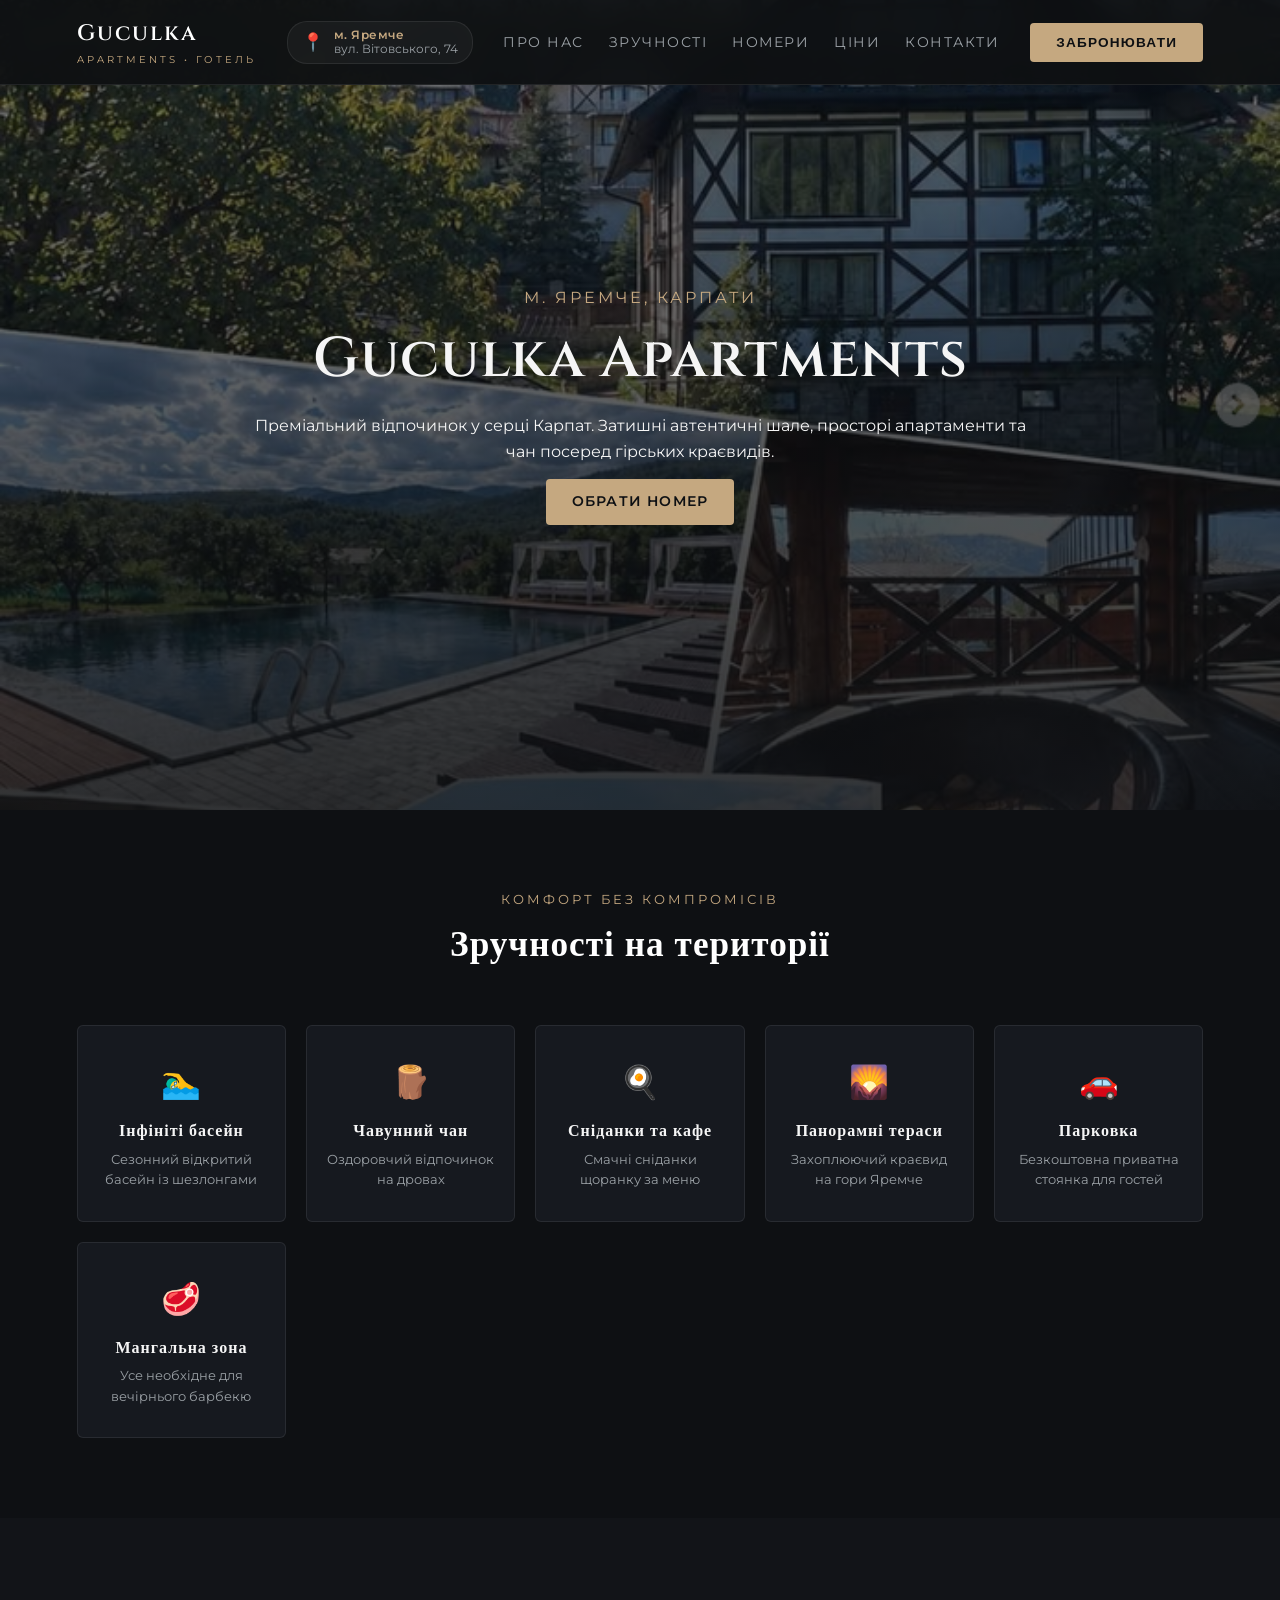
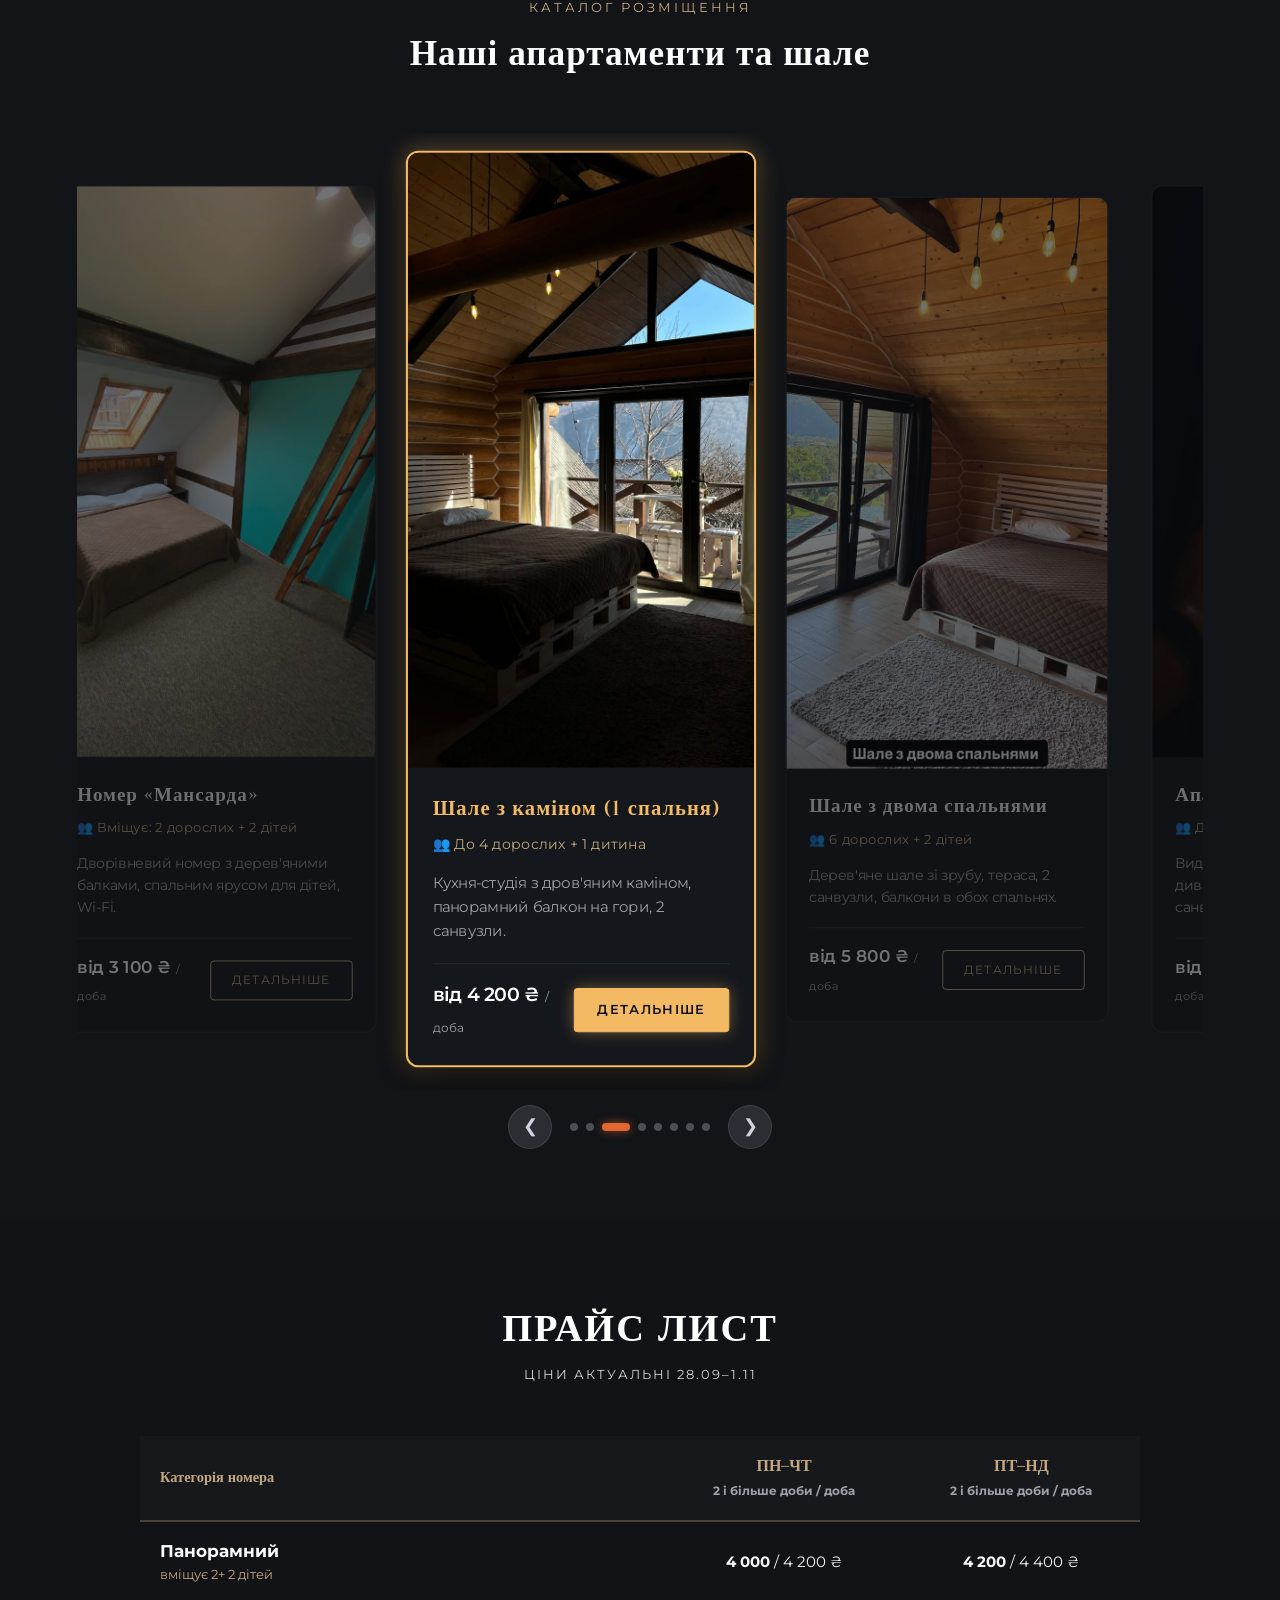
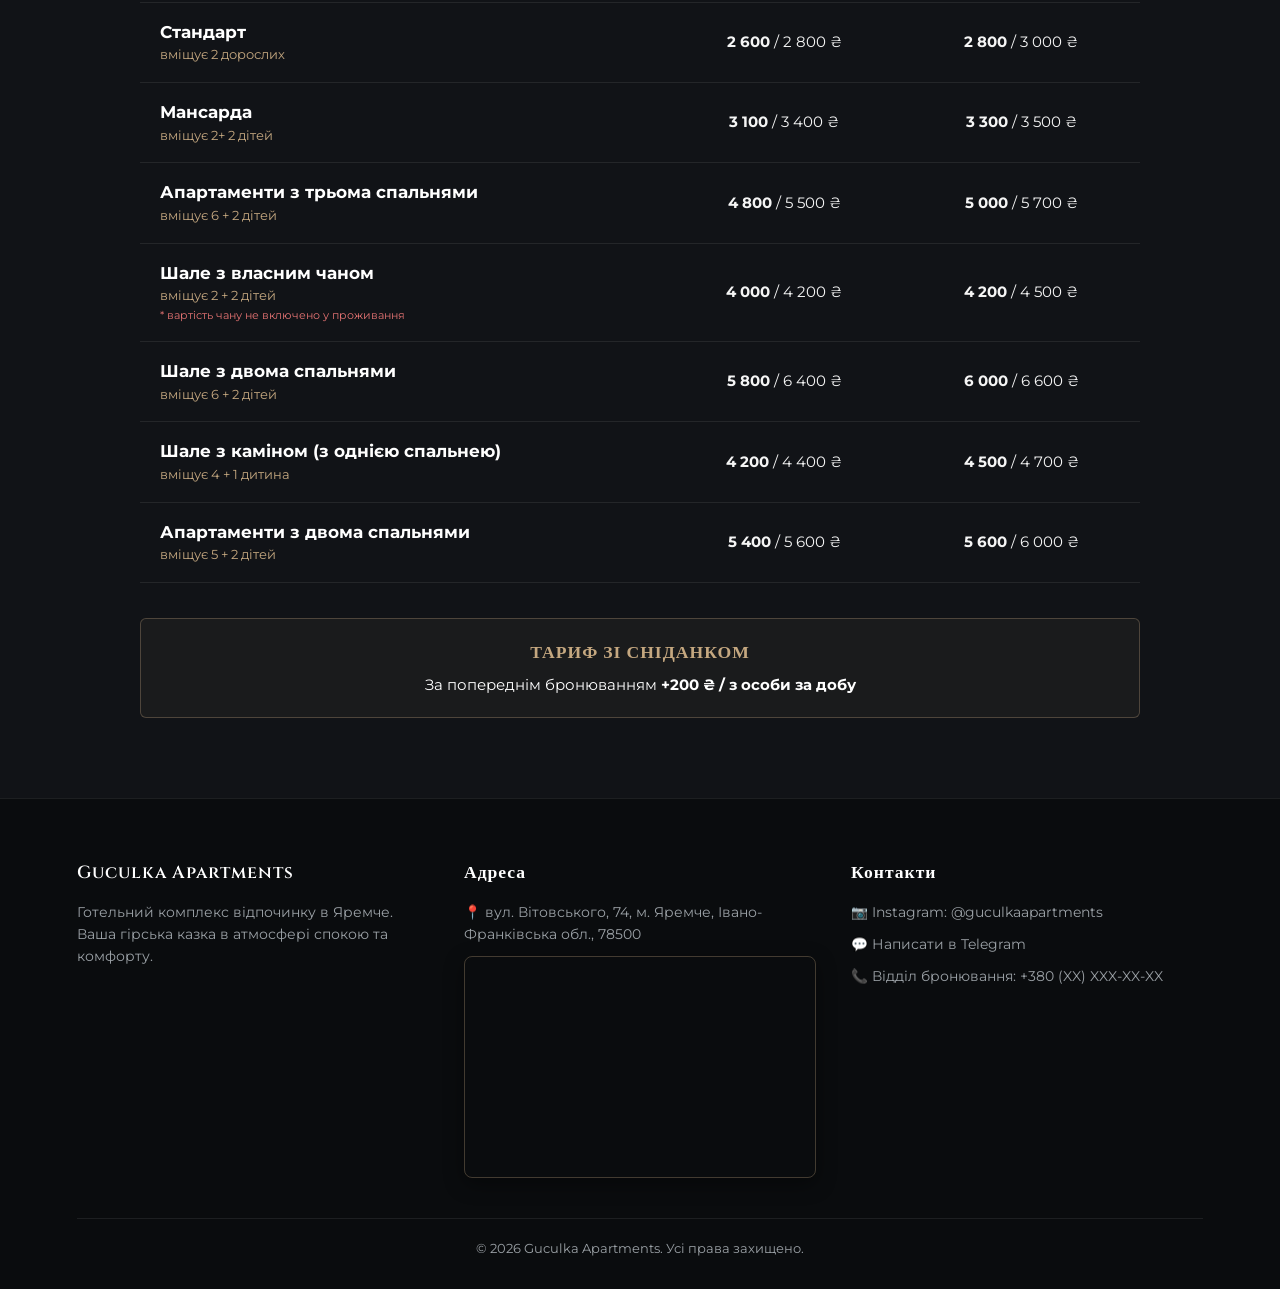
==== commit e26171a5: "Update index.html" ====
--- a/index.html
+++ b/index.html
@@ -93,9 +93,6 @@
       <p>Каталог розміщення</p>
       <h2>Наші апартаменти та шале</h2>
     </div>
-
-    <div class="slider-hint">ПОТЯГНІТЬ, ЩОБ ГОРТАТИ</div>
-
     <div class="rooms-slider-container">
       <div class="rooms-track" id="roomsTrack">
 
@@ -400,4 +397,4 @@
 
   <script src="js/main.js"></script>
 </body>
-</html>+</html>
